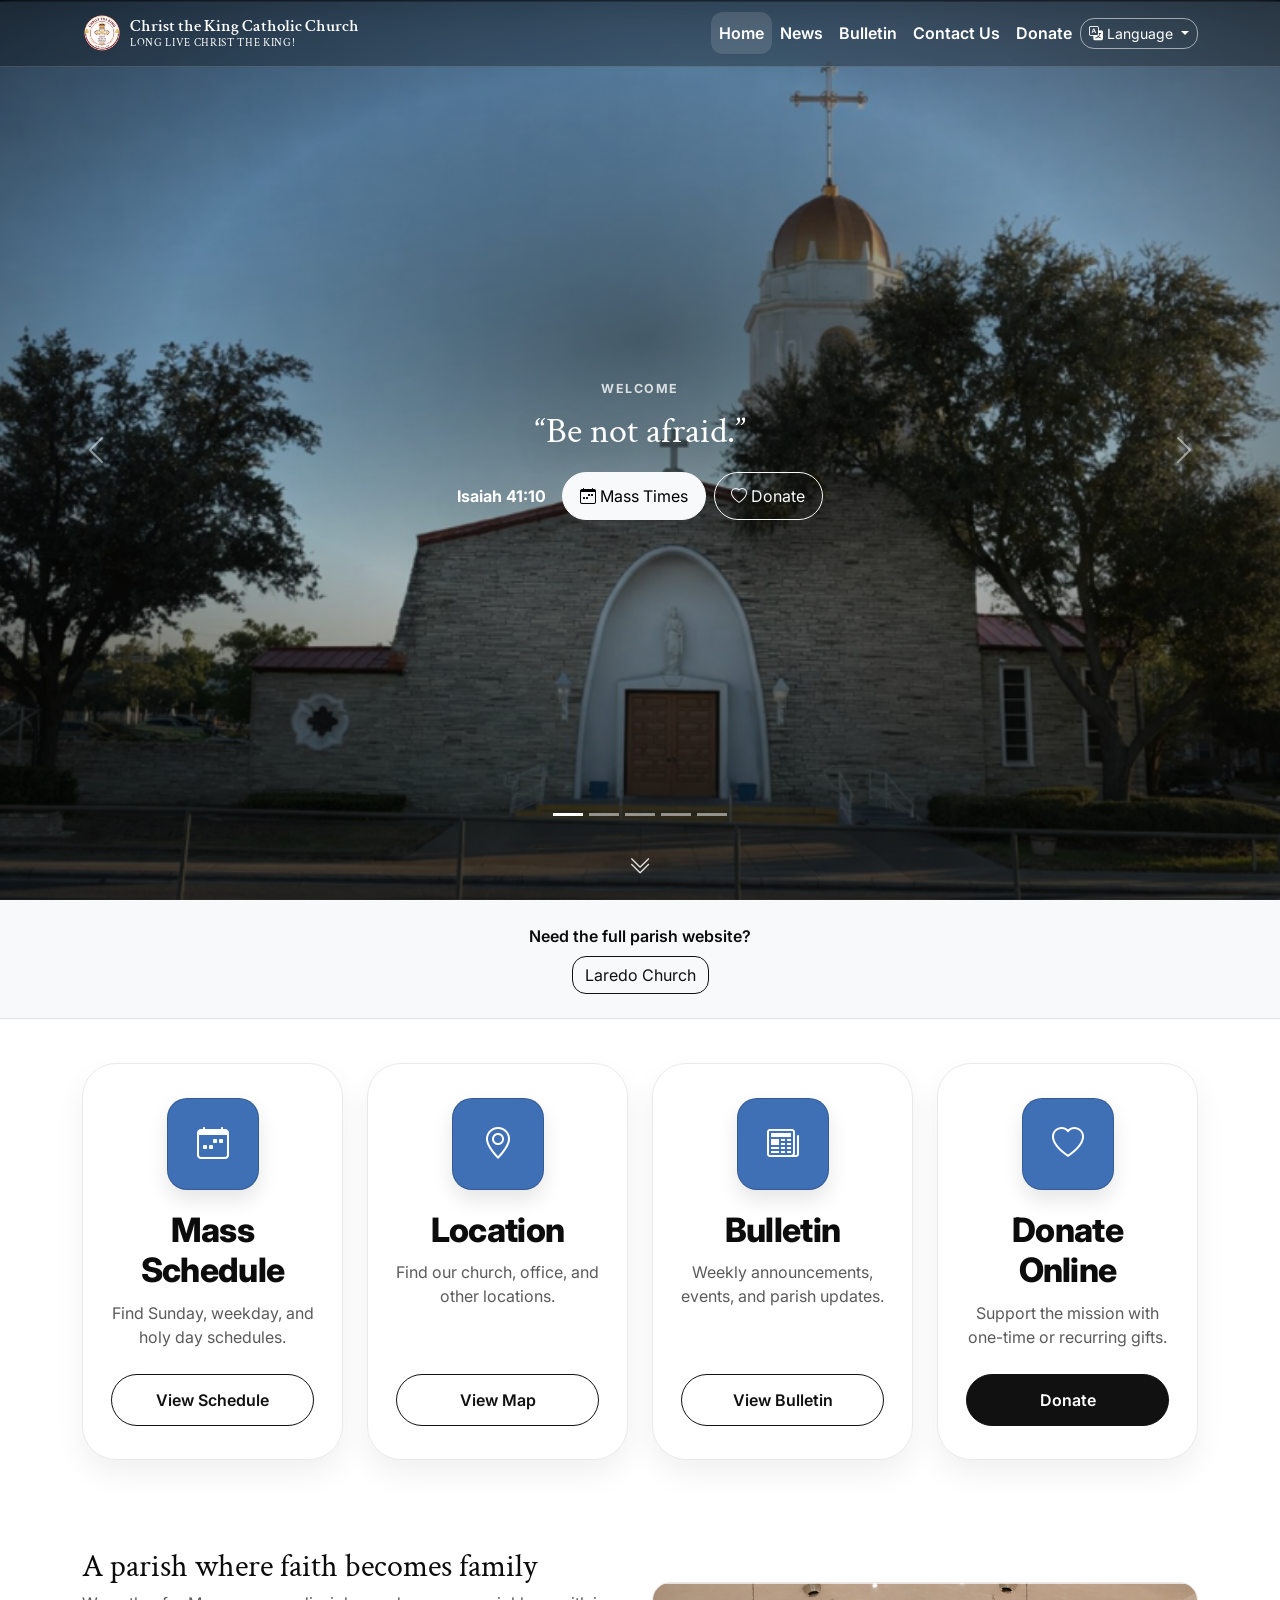
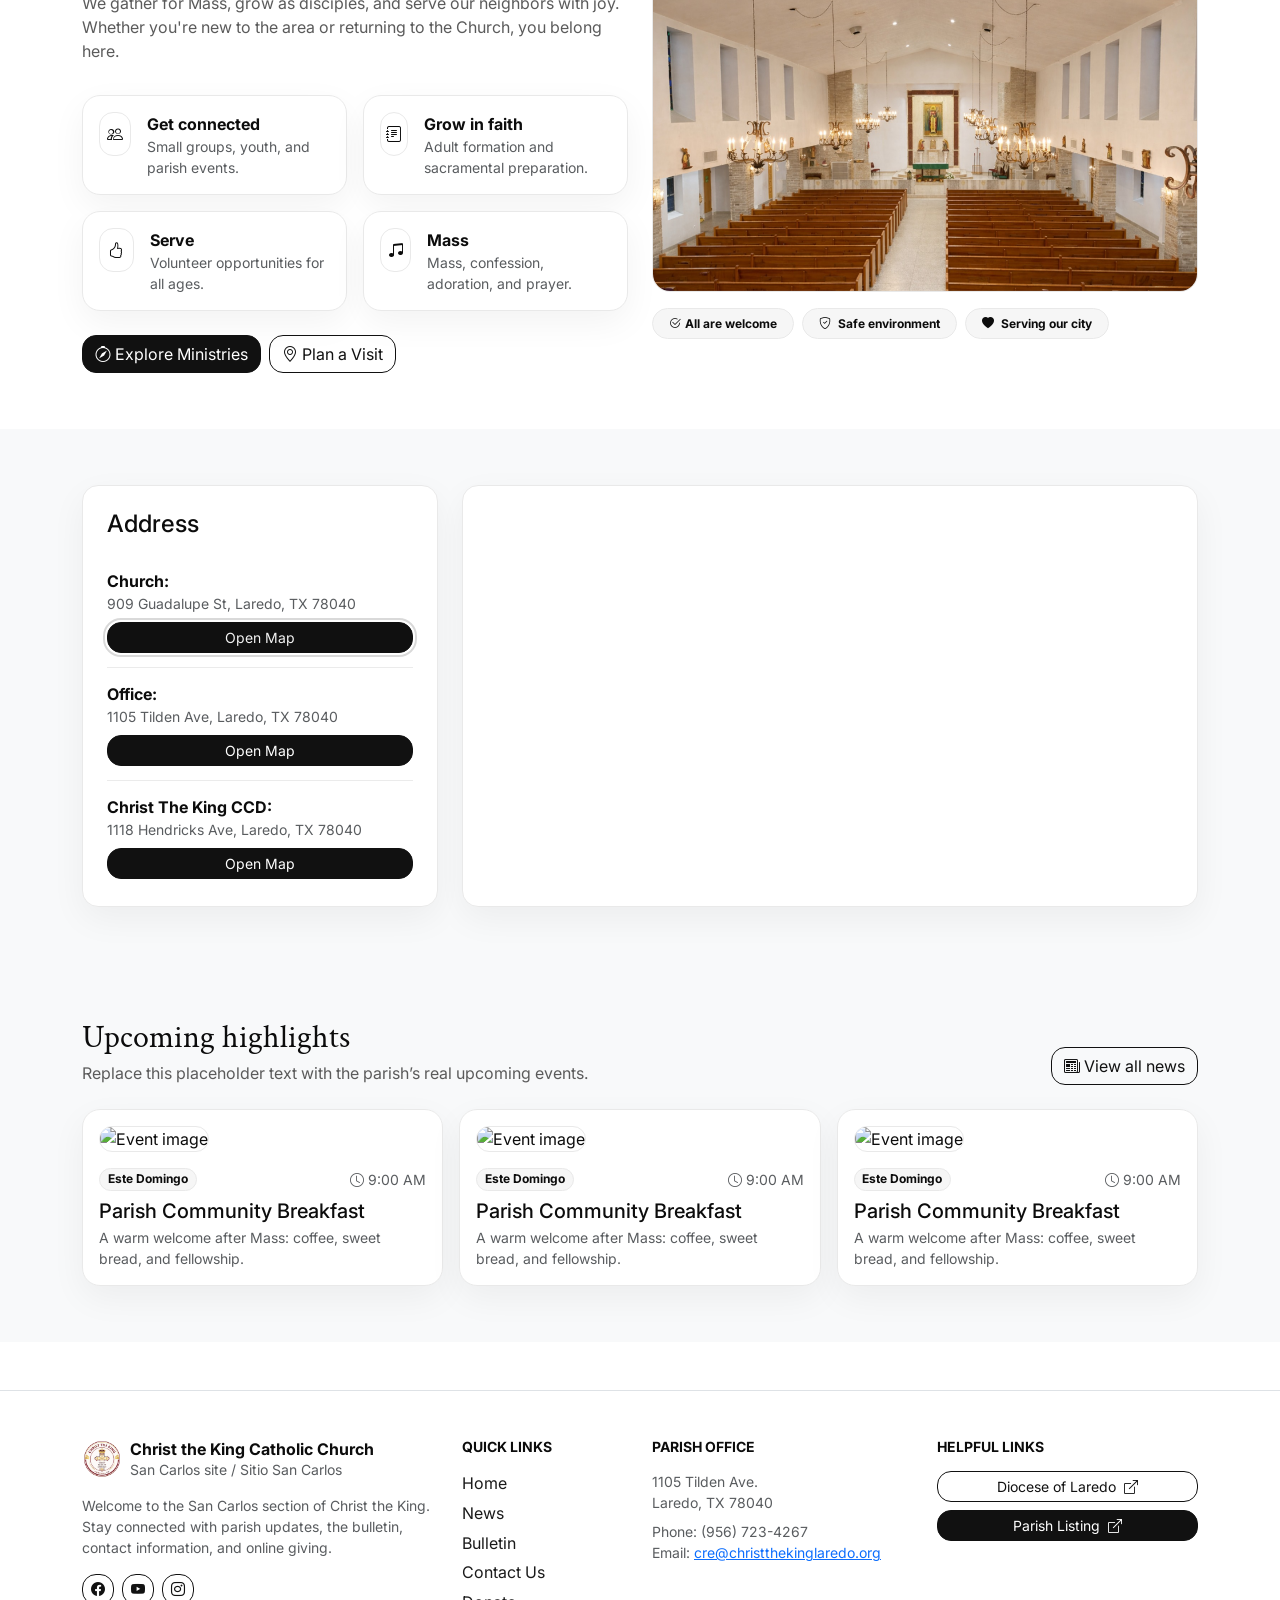
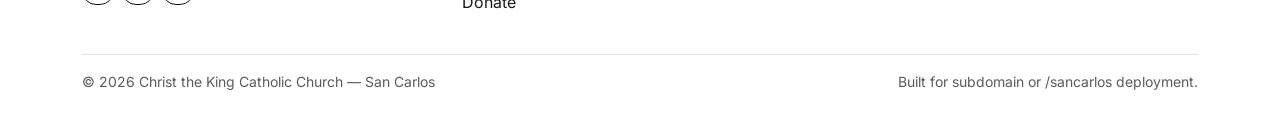
==== index.html @ cfb75371 "0.0.1" ====
<!DOCTYPE html>

<html lang="es">
<head><script>(function(){try{document.documentElement.classList.add('js');var u=new URL(location.href);var l=u.searchParams.get('lang')||localStorage.getItem('ctk_lang');if(!l){l=(navigator.language||'es').toLowerCase().startsWith('en')?'en':'es';}document.documentElement.setAttribute('lang',l);document.documentElement.setAttribute('data-lang',l);}catch(e){}})();</script>
<meta charset="utf-8"/>
<meta content="width=device-width, initial-scale=1" name="viewport"/>
<title data-i18n="pages.index.t001">Inicio • Iglesia Católica Cristo Rey</title>
<meta content="Cristo Rey Iglesia Católica en Laredo, TX — horarios de Misa, ministerios, noticias, boletín y donaciones." name="description"/>
<meta content="Iglesia Católica Cristo Rey" property="og:title"/>
<meta content="Bienvenidos. Acompáñanos a Misa, ministerios y vida parroquial." property="og:description"/>
<meta content="website" property="og:type"/>
<meta content="assets/data/church-logo.png" property="og:image"/>
<meta content="summary_large_image" name="twitter:card"/>
<link href="assets/data/church-logo.png" rel="icon" type="image/png"/>
<link href="assets/data/church-logo.png" rel="apple-touch-icon"/>
<link href="https://fonts.googleapis.com" rel="preconnect"/>
<link crossorigin="" href="https://fonts.gstatic.com" rel="preconnect"/>
<link href="https://fonts.googleapis.com/css2?family=Crimson+Text:wght@400;600&amp;family=Inter:wght@400;500;600;700&amp;display=swap" rel="stylesheet"/>
<link href="https://cdn.jsdelivr.net/npm/bootstrap@5.3.3/dist/css/bootstrap.min.css" rel="stylesheet"/>
<link href="https://cdn.jsdelivr.net/npm/bootstrap-icons@1.11.3/font/bootstrap-icons.min.css" rel="stylesheet"/>
<link href="https://cdn.jsdelivr.net/npm/aos@2.3.4/dist/aos.css" rel="stylesheet"/>
<link href="assets/css/styles.css" rel="stylesheet"/>
<script defer="defer" src="assets/js/i18n.js"></script></head>
<body class="page-home">
<nav class="navbar navbar-expand-lg fixed-top ctk-navbar navbar-dark" id="siteNavbar">
<div class="container">
<a class="navbar-brand d-flex align-items-center gap-2" href="index.html">
<img alt="Logo de la Iglesia Católica Cristo Rey" class="brand-logo" data-i18n-alt="alt.brand_logo" height="40" src="assets/data/church-logo.png" width="40"/>
<div class="d-flex flex-column lh-sm">
<span class="brand-title" data-i18n="brand.title">Iglesia Católica Cristo Rey | San Carlos</span>
<small class="brand-subtitle" data-i18n="brand.subtitle">¡Viva Cristo Rey!</small>
</div>
</a>
<div class="d-flex align-items-center gap-2 order-lg-3">
<div class="dropdown lang-wrap">
<button aria-expanded="false" class="btn btn-outline-light btn-sm dropdown-toggle" data-bs-toggle="dropdown" type="button">
<i class="bi bi-translate me-1"></i><span data-i18n="nav.language">Idioma</span>
</button>
<ul class="dropdown-menu dropdown-menu-end shadow-sm">
<li><button class="dropdown-item d-flex align-items-center gap-2" data-set-lang="es" type="button"><i class="bi bi-check2 d-none lang-check" data-lang-check="es"></i><span data-i18n="lang.es">Español</span></button></li>
<li><button class="dropdown-item d-flex align-items-center gap-2" data-set-lang="en" type="button"><i class="bi bi-check2 d-none lang-check" data-lang-check="en"></i><span data-i18n="lang.en">Inglés</span></button></li>
</ul>
</div>
<button aria-controls="navMain" aria-expanded="false" aria-label="Alternar navegación" class="navbar-toggler" data-bs-target="#navMain" data-bs-toggle="collapse" data-i18n-aria="pages.index.ar002" type="button">
<span class="navbar-toggler-icon"></span>
</button>
</div>
<div class="collapse navbar-collapse order-lg-2" id="navMain">
<ul class="navbar-nav ms-auto mb-2 mb-lg-0"><li class="nav-item"><a aria-current="page" class="nav-link active" href="index.html">Home</a></li><li class="nav-item"><a class="nav-link" href="news.html">News</a></li><li class="nav-item"><a class="nav-link" href="bulletin.html">Bulletin</a></li><li class="nav-item"><a class="nav-link" href="contact.html">Contact Us</a></li><li class="nav-item"><a class="nav-link" href="giving.html">Donate</a></li></ul>

</div>
</div>
</nav>
<header class="hero">
<div class="container-fluid px-0">
<div class="carousel slide" data-bs-interval="6500" data-bs-ride="carousel" id="heroCarousel">
<div class="carousel-indicators">
<button aria-current="true" aria-label="Slide 1" class="active" data-bs-slide-to="0" data-bs-target="#heroCarousel" data-i18n-aria="pages.index.ar003" type="button"></button>
<button aria-label="Slide 2" data-bs-slide-to="1" data-bs-target="#heroCarousel" data-i18n-aria="pages.index.ar004" type="button"></button>
<button aria-label="Slide 3" data-bs-slide-to="2" data-bs-target="#heroCarousel" data-i18n-aria="pages.index.ar005" type="button"></button>
<button aria-label="Slide 4" data-bs-slide-to="3" data-bs-target="#heroCarousel" data-i18n-aria="pages.index.ar006" type="button"></button>
<button aria-label="Slide 5" data-bs-slide-to="4" data-bs-target="#heroCarousel" data-i18n-aria="pages.index.ar007" type="button"></button>
</div>
<div class="carousel-inner">
<div class="carousel-item active">
<div class="hero-slide" style="background-image:url('assets/data/carousel/church-01.png');">
<div class="hero-overlay"></div>
<div class="container h-100 d-flex align-items-center justify-content-center">
<div class="hero-content text-center mx-auto" data-aos="fade-up">
<div class="hero-kicker" data-i18n="pages.index.t008">Bienvenidos</div>
<div class="hero-quote" data-i18n="pages.index.t009">“No temas.”</div>
<div class="hero-meta d-flex flex-column flex-sm-row align-items-center justify-content-center gap-3 mt-3">
<div class="hero-ref" data-i18n="pages.index.t010">Isaiah 41:10</div>
<div class="hero-actions d-flex gap-2 justify-content-center flex-wrap">
<a class="btn btn-light" href="bulletin.html"><i class="bi bi-calendar-week me-1"></i><span data-i18n="nav.mass_times_btn">Bulletin</span></a>
<a class="btn btn-outline-light" href="giving.html"><i class="bi bi-heart me-1"></i><span data-i18n="nav.donate_btn">Donate</span></a>
</div>
</div>
</div>
</div>
</div>
</div>
<div class="carousel-item">
<div class="hero-slide" style="background-image:url('assets/data/carousel/church-02.png');">
<div class="hero-overlay"></div>
<div class="container h-100 d-flex align-items-center justify-content-center">
<div class="hero-content text-center mx-auto" data-aos="fade-up">
<div class="hero-kicker" data-i18n="pages.index.t011">Bienvenidos</div>
<div class="hero-quote" data-i18n="pages.index.t012">“Vengan a mí todos los que están cansados y agobiados.”</div>
<div class="hero-meta d-flex flex-column flex-sm-row align-items-center justify-content-center gap-3 mt-3">
<div class="hero-ref" data-i18n="pages.index.t013">Matthew 11:28</div>
<div class="hero-actions d-flex gap-2 justify-content-center flex-wrap">
<a class="btn btn-light" href="bulletin.html"><i class="bi bi-calendar-week me-1"></i><span data-i18n="nav.mass_times_btn">Bulletin</span></a>
<a class="btn btn-outline-light" href="giving.html"><i class="bi bi-heart me-1"></i><span data-i18n="nav.donate_btn">Donate</span></a>
</div>
</div>
</div>
</div>
</div>
</div>
<div class="carousel-item">
<div class="hero-slide" style="background-image:url('assets/data/carousel/church-03.png');">
<div class="hero-overlay"></div>
<div class="container h-100 d-flex align-items-center justify-content-center">
<div class="hero-content text-center mx-auto" data-aos="fade-up">
<div class="hero-kicker" data-i18n="pages.index.t014">Bienvenidos</div>
<div class="hero-quote" data-i18n="pages.index.t015">“Yo soy la resurrección y la vida.”</div>
<div class="hero-meta d-flex flex-column flex-sm-row align-items-center justify-content-center gap-3 mt-3">
<div class="hero-ref" data-i18n="pages.index.t016">John 11:25</div>
<div class="hero-actions d-flex gap-2 justify-content-center flex-wrap">
<a class="btn btn-light" href="bulletin.html"><i class="bi bi-calendar-week me-1"></i><span data-i18n="nav.mass_times_btn">Bulletin</span></a>
<a class="btn btn-outline-light" href="giving.html"><i class="bi bi-heart me-1"></i><span data-i18n="nav.donate_btn">Donate</span></a>
</div>
</div>
</div>
</div>
</div>
</div>
<div class="carousel-item">
<div class="hero-slide" style="background-image:url('https://picsum.photos/seed/ctk-hero-4/1600/800');">
<div class="hero-overlay"></div>
<div class="container h-100 d-flex align-items-center justify-content-center">
<div class="hero-content text-center mx-auto" data-aos="fade-up">
<div class="hero-kicker" data-i18n="pages.index.t017">Bienvenidos</div>
<div class="hero-quote" data-i18n="pages.index.t018">“El Señor es mi pastor, nada me faltará.”</div>
<div class="hero-meta d-flex flex-column flex-sm-row align-items-center justify-content-center gap-3 mt-3">
<div class="hero-ref" data-i18n="pages.index.t019">Psalm 23:1</div>
<div class="hero-actions d-flex gap-2 justify-content-center flex-wrap">
<a class="btn btn-light" href="bulletin.html"><i class="bi bi-calendar-week me-1"></i><span data-i18n="nav.mass_times_btn">Bulletin</span></a>
<a class="btn btn-outline-light" href="giving.html"><i class="bi bi-heart me-1"></i><span data-i18n="nav.donate_btn">Donate</span></a>
</div>
</div>
</div>
</div>
</div>
</div>
<div class="carousel-item">
<div class="hero-slide" style="background-image:url('https://picsum.photos/seed/ctk-hero-5/1600/800');">
<div class="hero-overlay"></div>
<div class="container h-100 d-flex align-items-center justify-content-center">
<div class="hero-content text-center mx-auto" data-aos="fade-up">
<div class="hero-kicker" data-i18n="pages.index.t020">Bienvenidos</div>
<div class="hero-quote" data-i18n="pages.index.t021">“Ámense unos a otros como yo los he amado.”</div>
<div class="hero-meta d-flex flex-column flex-sm-row align-items-center justify-content-center gap-3 mt-3">
<div class="hero-ref" data-i18n="pages.index.t022">John 13:34</div>
<div class="hero-actions d-flex gap-2 justify-content-center flex-wrap">
<a class="btn btn-light" href="bulletin.html"><i class="bi bi-calendar-week me-1"></i><span data-i18n="nav.mass_times_btn">Bulletin</span></a>
<a class="btn btn-outline-light" href="giving.html"><i class="bi bi-heart me-1"></i><span data-i18n="nav.donate_btn">Donate</span></a>
</div>
</div>
</div>
</div>
</div>
</div>
</div>
<button aria-label="Previous" class="carousel-control-prev" data-bs-slide="prev" data-bs-target="#heroCarousel" data-i18n-aria="pages.index.ar023" type="button">
<span aria-hidden="true" class="carousel-control-prev-icon"></span>
</button>
<button aria-label="Next" class="carousel-control-next" data-bs-slide="next" data-bs-target="#heroCarousel" data-i18n-aria="pages.index.ar024" type="button">
<span aria-hidden="true" class="carousel-control-next-icon"></span>
</button>
</div>
</div>
<div aria-hidden="true" class="hero-scroll-hint">
<i class="bi bi-chevron-double-down"></i>
</div>
</header><section class="py-4 bg-light border-bottom">
<div class="container text-center">
<p class="mb-2 fw-semibold">Need the full parish website?</p>
<a class="btn btn-outline-dark" href="https://christthekinglaredotx.org/">Laredo Church</a>
</div>
</section>
<section class="section section-features">
<div class="container">
<div class="row g-4">
<div class="col-12 col-md-6 col-lg-3" data-aos="fade-up">
<div class="feature-card h-100">
<div aria-hidden="true" class="feature-icon"><i class="bi bi-calendar-week"></i></div>
<h3 class="feature-title" data-i18n="pages.index.t025">Horario de Misa</h3>
<p class="feature-text" data-i18n="pages.index.t026">Encuentra los horarios dominicales, entre semana y días de precepto.</p>
<a class="btn btn-outline-dark w-100 mt-auto" data-i18n="pages.index.t027" href="bulletin.html">Ver Horario</a>
</div>
</div>
<div class="col-12 col-md-6 col-lg-3" data-aos="fade-up" data-aos-delay="50">
<div class="feature-card h-100">
<div aria-hidden="true" class="feature-icon"><i class="bi bi-geo-alt"></i></div>
<h3 class="feature-title" data-i18n="pages.index.t028">Ubicación</h3>
<p class="feature-text" data-i18n="pages.index.t029">Encuentra nuestra iglesia, oficina y otros lugares.</p>
<a class="btn btn-outline-dark w-100 mt-auto" data-i18n="pages.index.t030" href="#mapa">Ver Mapa</a>
</div>
</div>
<div class="col-12 col-md-6 col-lg-3" data-aos="fade-up" data-aos-delay="100">
<div class="feature-card h-100">
<div aria-hidden="true" class="feature-icon"><i class="bi bi-newspaper"></i></div>
<h3 class="feature-title" data-i18n="pages.index.t031">Boletín</h3>
<p class="feature-text" data-i18n="pages.index.t032">Anuncios semanales, eventos y actualizaciones parroquiales.</p>
<a class="btn btn-outline-dark w-100 mt-auto" data-i18n="pages.index.t033" href="bulletin.html">Ver Boletín</a>
</div>
</div>
<div class="col-12 col-md-6 col-lg-3" data-aos="fade-up" data-aos-delay="150">
<div class="feature-card h-100">
<div aria-hidden="true" class="feature-icon"><i class="bi bi-heart"></i></div>
<h3 class="feature-title" data-i18n="pages.index.t034">Donar en Línea</h3>
<p class="feature-text" data-i18n="pages.index.t035">Apoya la misión con donaciones únicas o recurrentes.</p>
<a class="btn btn-dark w-100 mt-auto" data-i18n="pages.index.t036" href="giving.html">Donar</a>
</div>
</div>
</div>
</div>
</section>
<section class="section">
<div class="container">
<div class="row align-items-center g-4">
<div class="col-lg-6" data-aos="fade-right">
<h2 class="section-title" data-i18n="pages.index.t037">Una parroquia donde la fe se convierte en familia</h2>
<p class="section-lead" data-i18n="pages.index.t038">Nos reunimos para la Misa, crecemos como discípulos y servimos a nuestro prójimo con
            alegría. Ya sea que seas nuevo(a) en la zona o estés regresando a la Iglesia, aquí perteneces.</p>
<div class="row g-3 mt-3">
<div class="col-sm-6">
<div class="card-soft p-3 h-100">
<div class="d-flex align-items-start gap-3">
<div class="icon-pill"><i class="bi bi-people"></i></div>
<div>
<div class="fw-bold" data-i18n="pages.index.t039">Conéctate</div>
<div class="small text-muted" data-i18n="pages.index.t040">Grupos pequeños, jóvenes y eventos parroquiales.</div>
</div>
</div>
</div>
</div>
<div class="col-sm-6">
<div class="card-soft p-3 h-100">
<div class="d-flex align-items-start gap-3">
<div class="icon-pill"><i class="bi bi-journal-text"></i></div>
<div>
<div class="fw-bold" data-i18n="pages.index.t041">Crece en la fe</div>
<div class="small text-muted" data-i18n="pages.index.t042">Formación de adultos y preparación sacramental.</div>
</div>
</div>
</div>
</div>
<div class="col-sm-6">
<div class="card-soft p-3 h-100">
<div class="d-flex align-items-start gap-3">
<div class="icon-pill"><i class="bi bi-hand-thumbs-up"></i></div>
<div>
<div class="fw-bold" data-i18n="pages.index.t043">Sirve</div>
<div class="small text-muted" data-i18n="pages.index.t044">Oportunidades de voluntariado para todas las edades.</div>
</div>
</div>
</div>
</div>
<div class="col-sm-6">
<div class="card-soft p-3 h-100">
<div class="d-flex align-items-start gap-3">
<div class="icon-pill"><i class="bi bi-music-note-beamed"></i></div>
<div>
<div class="fw-bold" data-i18n="pages.index.t045">Misa</div>
<div class="small text-muted" data-i18n="pages.index.t046">Misa, confesión, adoración y oración.</div>
</div>
</div>
</div>
</div>
</div>
<div class="d-flex gap-2 mt-4 flex-wrap">
<a class="btn btn-dark" href="news.html"><i class="bi bi-compass me-1"></i><span data-i18n="pages.index.hero_explore_ministries">Explorar Ministerios</span></a>
<a class="btn btn-outline-dark" href="contact.html"><i class="bi bi-geo-alt me-1"></i><span data-i18n="pages.index.auto_plan_a_visit">Planear una visita</span></a>
</div>
</div>
<div class="col-lg-6" data-aos="fade-left">
<img alt="Comunidad parroquial" class="media-img" data-i18n-alt="alt.parish_community" src="assets/data/carousel/church-02.png"/>
<div class="d-flex gap-2 mt-3 flex-wrap">
<span class="badge badge-soft rounded-pill px-3 py-2"><i class="bi bi-check2-circle me-1"></i><span data-i18n="pages.index.badge_welcome">Todos son bienvenidos</span></span>
<span class="badge badge-soft rounded-pill px-3 py-2"><i class="bi bi-shield-check me-1"></i> <span data-i18n="pages.index.badge_safe">Ambiente seguro</span></span>
<span class="badge badge-soft rounded-pill px-3 py-2"><i class="bi bi-heart-fill me-1"></i> <span data-i18n="pages.index.badge_serving">Sirviendo a nuestra ciudad</span></span>
</div>
</div>
</div>
</div>
</section>
<section class="section bg-light" id="mapa">
<div class="container" data-aos="fade-up">
<div class="row g-4 align-items-stretch">
<!-- Left: Info -->
<div class="col-12 col-lg-4">
<div class="map-info card-soft p-4 h-100">
<h2 class="h4 mb-3" data-i18n="pages.index.t047">Dirección</h2>
<div class="map-location">
<div class="fw-bold" data-i18n="pages.index.t048">Iglesia:</div>
<div class="text-muted small mb-2" data-i18n="pages.index.t049">909 Guadalupe St, Laredo, TX 78040</div>
<button aria-label="Abrir mapa de la Iglesia" class="btn btn-dark btn-sm w-100 js-map-btn" data-embed="https://www.google.com/maps?q=909+Guadalupe+St,+Laredo,+TX+78040&amp;output=embed" data-i18n="pages.index.t051" data-i18n-aria="pages.index.ar050" type="button">Abrir Mapa</button>
</div>
<div class="map-location">
<div class="fw-bold" data-i18n="pages.index.t052">Oficina:</div>
<div class="text-muted small mb-2" data-i18n="pages.index.t053">1105 Tilden Ave, Laredo, TX 78040</div>
<button aria-label="Abrir mapa de la Oficina" class="btn btn-dark btn-sm w-100 js-map-btn" data-embed="https://www.google.com/maps?q=1105+Tilden+Ave,+Laredo,+TX+78040&amp;output=embed" data-i18n="pages.index.t055" data-i18n-aria="pages.index.ar054" type="button">Abrir Mapa</button>
</div>
<div class="map-location mb-0">
<div class="fw-bold" data-i18n="pages.index.t056">CCD Cristo Rey:</div>
<div class="text-muted small mb-2" data-i18n="pages.index.t057">1118 Hendricks Ave, Laredo, TX 78040</div>
<button aria-label="Abrir mapa de Christ The King CCD" class="btn btn-dark btn-sm w-100 js-map-btn" data-embed="https://www.google.com/maps?q=1118+Hendricks+Ave,+Laredo,+TX+78040&amp;output=embed" data-i18n="pages.index.t059" data-i18n-aria="pages.index.ar058" type="button">Abrir Mapa</button>
</div>
</div>
</div>
<!-- Right: Embedded Map -->
<div class="col-12 col-lg-8">
<div class="map-embed card-soft p-0 h-100 overflow-hidden">
<iframe allowfullscreen="" class="map-iframe" data-i18n-title="pages.index.ti060" id="ctkMapEmbed" loading="lazy" referrerpolicy="no-referrer-when-downgrade" src="https://www.google.com/maps?q=909+Guadalupe+St,+Laredo,+TX+78040&amp;output=embed" title="Mapa de ubicaciones de Cristo Rey">
</iframe>
</div>
</div>
</div>
</div>
</section>
<section class="section bg-light">
<div class="container">
<div class="row align-items-end g-3 mb-4">
<div class="col-lg-8" data-aos="fade-up">
<h2 class="section-title" data-i18n="pages.index.t061">Próximos eventos destacados</h2>
<p class="section-lead mb-0" data-i18n="pages.index.t062">Reemplaza estos textos de ejemplo por los eventos reales de la parroquia.</p>
</div>
<div class="col-lg-4 text-lg-end" data-aos="fade-up" data-aos-delay="100">
<a class="btn btn-outline-dark" href="news.html"><i class="bi bi-newspaper me-1"></i><span data-i18n="pages.index.view_all_news">Ver todas las noticias</span></a>
</div>
</div>
<div class="row g-3">
<div class="col-md-4" data-aos="zoom-in" data-aos-delay="0">
<div class="card-soft p-3 h-100">
<img alt="Imagen del evento" class="media-img mb-3" data-i18n-alt="alt.event_image" src="https://picsum.photos/seed/ctk-event-1/1200/800"/>
<div class="d-flex align-items-center justify-content-between">
<span class="badge badge-soft rounded-pill" data-i18n="pages.index.t063">Este Domingo</span>
<span class="small text-muted"><i class="bi bi-clock me-1"></i><span data-i18n="pages.index.auto_9_00_am">9:00 AM</span></span>
</div>
<h3 class="h5 mt-2 mb-1" data-i18n="pages.index.t064">Desayuno comunitario parroquial</h3>
<p class="small text-muted mb-0" data-i18n="pages.index.t065">Una cálida bienvenida después de la Misa: café, pan dulce y convivencia.</p>
</div>
</div>
<div class="col-md-4" data-aos="zoom-in" data-aos-delay="80">
<div class="card-soft p-3 h-100">
<img alt="Imagen del evento" class="media-img mb-3" data-i18n-alt="alt.event_image" src="https://picsum.photos/seed/ctk-event-2/1200/800"/>
<div class="d-flex align-items-center justify-content-between">
<span class="badge badge-soft rounded-pill" data-i18n="pages.index.t066">Este Domingo</span>
<span class="small text-muted"><i class="bi bi-clock me-1"></i><span data-i18n="pages.index.auto_9_00_am_2">9:00 AM</span></span>
</div>
<h3 class="h5 mt-2 mb-1" data-i18n="pages.index.t067">Desayuno comunitario parroquial</h3>
<p class="small text-muted mb-0" data-i18n="pages.index.t068">Una cálida bienvenida después de la Misa: café, pan dulce y convivencia.</p>
</div>
</div>
<div class="col-md-4" data-aos="zoom-in" data-aos-delay="160">
<div class="card-soft p-3 h-100">
<img alt="Imagen del evento" class="media-img mb-3" data-i18n-alt="alt.event_image" src="https://picsum.photos/seed/ctk-event-3/1200/800"/>
<div class="d-flex align-items-center justify-content-between">
<span class="badge badge-soft rounded-pill" data-i18n="pages.index.t069">Este Domingo</span>
<span class="small text-muted"><i class="bi bi-clock me-1"></i><span data-i18n="pages.index.auto_9_00_am_3">9:00 AM</span></span>
</div>
<h3 class="h5 mt-2 mb-1" data-i18n="pages.index.t070">Desayuno comunitario parroquial</h3>
<p class="small text-muted mb-0" data-i18n="pages.index.t071">Una cálida bienvenida después de la Misa: café, pan dulce y convivencia.</p>
</div>
</div>
</div>
</div>
</section>
<footer class="footer mt-5 border-top">
<div class="container py-5">
<div class="row g-4">
<div class="col-lg-4">
<div class="d-flex align-items-center gap-2 mb-3">
<img alt="Christ the King Catholic Church logo" class="brand-logo" height="40" src="assets/data/church-logo.png" width="40"/>
<div class="lh-sm">
<div class="fw-bold">Christ the King Catholic Church</div>
<small class="text-muted">San Carlos site / Sitio San Carlos</small>
</div>
</div>
<p class="text-muted small mb-3">Welcome to the San Carlos section of Christ the King. Stay connected with parish updates, the bulletin, contact information, and online giving.</p>
<div class="d-flex gap-2 flex-wrap">
<a aria-label="Facebook" class="social btn btn-outline-dark btn-sm" href="https://www.facebook.com/share/16rQ1C52ZN/?mibextid=wwXIfr"><i class="bi bi-facebook"></i></a>
<a aria-label="YouTube" class="social btn btn-outline-dark btn-sm" href="https://www.youtube.com/@ChristTheKingLaredoTX"><i class="bi bi-youtube"></i></a>
<a aria-label="Instagram" class="social btn btn-outline-dark btn-sm" href="https://www.instagram.com/christthekinglaredo?igsh=MzJka3QwM2VocGp4"><i class="bi bi-instagram"></i></a>
</div>
</div>
<div class="col-6 col-lg-2">
<h6 class="text-uppercase small fw-bold mb-3">Quick Links</h6>
<ul class="list-unstyled footer-list">
<li><a class="footer-link" href="index.html">Home</a></li>
<li><a class="footer-link" href="news.html">News</a></li>
<li><a class="footer-link" href="bulletin.html">Bulletin</a></li>
<li><a class="footer-link" href="contact.html">Contact Us</a></li>
<li><a class="footer-link" href="giving.html">Donate</a></li>
</ul>
</div>
<div class="col-6 col-lg-3">
<h6 class="text-uppercase small fw-bold mb-3">Parish Office</h6>
<p class="small text-muted mb-2">1105 Tilden Ave.<br/>Laredo, TX 78040</p>
<p class="small text-muted mb-0">Phone: (956) 723-4267<br/>Email: <a href="mailto:cre@christthekinglaredo.org">cre@christthekinglaredo.org</a></p>
</div>
<div class="col-lg-3">
<h6 class="text-uppercase small fw-bold mb-3">Helpful Links</h6>
<div class="d-grid gap-2">
<a class="btn btn-outline-dark btn-sm" href="https://dioceseoflaredo.org/" rel="noopener" target="_blank">Diocese of Laredo <i class="bi bi-box-arrow-up-right ms-1"></i></a>
<a class="btn btn-dark btn-sm" href="https://discovermass.com/church/christ-the-king-laredo-tx/" rel="noopener" target="_blank">Parish Listing <i class="bi bi-box-arrow-up-right ms-1"></i></a>
</div>
</div>
</div>
<div class="d-flex flex-column flex-md-row justify-content-between align-items-start align-items-md-center gap-2 small mt-4 pt-3 border-top">
<div class="text-muted">© 2026 Christ the King Catholic Church — San Carlos</div>
<div class="text-muted">Built for subdomain or /sancarlos deployment.</div>
</div>
</div>
</footer>
<script src="https://cdn.jsdelivr.net/npm/bootstrap@5.3.3/dist/js/bootstrap.bundle.min.js"></script>
<script src="https://cdn.jsdelivr.net/npm/aos@2.3.4/dist/aos.js"></script>
<script src="assets/js/main.js"></script>
<!-- -->
</body>
</html>
---- assets/css/styles.css ----
html.js:not(.i18n-ready) body{opacity:0;transition:opacity .15s ease-in;}
html.i18n-ready body{opacity:1;}
:root{
  --ctk-bg: #ffffff;
  --ctk-text: #0c0c0c;
  --ctk-muted: #5b5b5b;
  --ctk-accent: #111111; /* keep dark; headers can be darker */
  --ctk-soft: #f6f6f6;
  --ctk-border: #e9e9e9;
  --ctk-radius: 18px;
}


html{ scroll-behavior: smooth; }
#mapa{ scroll-margin-top: 110px; }
html, body{
  background: var(--ctk-bg);
  color: var(--ctk-text);
  font-family: Inter, system-ui, -apple-system, Segoe UI, Roboto, Arial, sans-serif;
}

.brand-mark{
  width: 38px;
  height: 38px;
  border: 1px solid var(--ctk-border);
  border-radius: 12px;
  background: #fff;
}

.brand-title{
  font-family: "Crimson Text", serif;
  font-weight: 600;
  font-size: 1.05rem;
  color: var(--ctk-text);
}
.brand-subtitle{
  font-family: "Crimson Text", serif;
  letter-spacing: .06em;
  text-transform: uppercase;
  font-size: .70rem;
  color: var(--ctk-muted);
}

.bulletin-img{
  width:75%;
  height:auto;
  border-radius: var(--ctk-radius);
  border: 1px solid var(--ctk-border);
} 

.navbar .nav-link{
  font-weight: 600;
  color: #1a1a1a;
  border-radius: 12px;
  padding: .55rem .8rem;
}
.navbar .nav-link.active,
.navbar .nav-link:hover{
  background: var(--ctk-soft);
}


/* ==============================
   Home: fullscreen hero + overlay navbar
   ============================== */
.page-home{ overflow-x:hidden; }

/* Use fixed navbar only on home */
.page-home .ctk-navbar{
  background: rgba(0,0,0,.28);
  backdrop-filter: blur(12px);
  -webkit-backdrop-filter: blur(12px);
  border-bottom: 1px solid rgba(255,255,255,.16);
  transition: background-color .25s ease, border-color .25s ease, box-shadow .25s ease;
}
.page-home .ctk-navbar .brand-title,
.page-home .ctk-navbar .brand-subtitle,
.page-home .ctk-navbar .nav-link{
  color: #ffffff;
}
.page-home .ctk-navbar .nav-link.active,
.page-home .ctk-navbar .nav-link:hover{
  background: rgba(255,255,255,.12);
}
.page-home .ctk-navbar .navbar-toggler{
  border-color: rgba(255,255,255,.35);
}
.page-home .ctk-navbar .btn-dark{
  background: #ffffff;
  border-color: #ffffff;
  color: #0c0c0c;
}
.page-home .ctk-navbar .btn-outline-dark{
  border-color: rgba(255,255,255,.55);
  color: #ffffff;
}
.page-home .ctk-navbar .btn-outline-dark:hover{
  background: rgba(255,255,255,.14);
}

/* When leaving hero: match the current site look (white bar) */
.page-home .ctk-navbar.nav-scrolled{
  background: #ffffff;
  border-bottom: 1px solid var(--ctk-border);
  box-shadow: 0 10px 30px rgba(0,0,0,.06);
}
.page-home .ctk-navbar.nav-scrolled .brand-title{ color: var(--ctk-text); }
.page-home .ctk-navbar.nav-scrolled .brand-subtitle{ color: var(--ctk-muted); }
.page-home .ctk-navbar.nav-scrolled .nav-link{ color: #1a1a1a; }
.page-home .ctk-navbar.nav-scrolled .nav-link.active,
.page-home .ctk-navbar.nav-scrolled .nav-link:hover{ background: var(--ctk-soft); }
.page-home .ctk-navbar.nav-scrolled .navbar-toggler{ border-color: rgba(0,0,0,.22); }
.page-home .ctk-navbar.nav-scrolled .btn-dark{
  background: #111;
  border-color: #111;
  color: #fff;
}
.page-home .ctk-navbar.nav-scrolled .btn-outline-dark{
  border-color: rgba(0,0,0,.30);
  color: #111;
}
.page-home .ctk-navbar.nav-scrolled .btn-outline-dark:hover{
  background: var(--ctk-soft);
}



/* Mobile navbar collapse panel (so menus are visible on phones) */
@media (max-width: 991.98px){
  .ctk-navbar .navbar-collapse{
    margin-top: .75rem;
    padding: .75rem;
    border-radius: 16px;
    background: #ffffff;
    border: 1px solid var(--ctk-border);
    box-shadow: 0 12px 30px rgba(0,0,0,.10);
  }
  .ctk-navbar .navbar-nav .nav-link{
    border-radius: 12px;
    padding: .6rem .8rem;
  }
  .ctk-navbar .dropdown-menu{
    z-index: 2000;
  }

  /* Home page: while on hero keep a dark glass panel */
  .page-home .ctk-navbar:not(.nav-scrolled) .navbar-collapse{
    background: rgba(0,0,0,.48);
    border: 1px solid rgba(255,255,255,.18);
    box-shadow: 0 18px 40px rgba(0,0,0,.30);
    backdrop-filter: blur(14px);
    -webkit-backdrop-filter: blur(14px);
  }
  .page-home .ctk-navbar:not(.nav-scrolled) .navbar-collapse .nav-link{
    color: #ffffff;
  }
  .page-home .ctk-navbar:not(.nav-scrolled) .navbar-collapse .nav-link:hover,
  .page-home .ctk-navbar:not(.nav-scrolled) .navbar-collapse .nav-link.active{
    background: rgba(255,255,255,.12);
  }
  .page-home .ctk-navbar:not(.nav-scrolled) .navbar-collapse .btn-outline-dark{
    border-color: rgba(255,255,255,.55);
    color: #ffffff;
  }
  .page-home .ctk-navbar:not(.nav-scrolled) .navbar-collapse .btn-outline-dark:hover{
    background: rgba(255,255,255,.14);
  }
}

/* Language dropdown (navbar) */

/* Language button on light navbars (all inner pages) */
.navbar-light .lang-wrap .btn{
  border-color: rgba(0,0,0,.22) !important;
  color: #111 !important;
  background: transparent !important;
}
.navbar-light .lang-wrap .btn:hover{
  background: rgba(0,0,0,.06) !important;
}

.ctk-navbar .lang-wrap .dropdown-menu{
  min-width: 190px;
}
.ctk-navbar .lang-wrap .dropdown-item{
  border-radius: 10px;
}
.ctk-navbar .lang-wrap .dropdown-item:active{
  background: rgba(0,0,0,.06);
  color: inherit;
}
.ctk-navbar .lang-wrap .lang-check{
  width: 1.1rem;
}

/* Home hero: navbar not scrolled (dark glass) */
.page-home .ctk-navbar:not(.nav-scrolled) .lang-wrap .btn{
  border-color: rgba(255,255,255,.55);
  color: #ffffff;
}
.page-home .ctk-navbar:not(.nav-scrolled) .lang-wrap .btn:hover{
  background: rgba(255,255,255,.14);
}

/* Home hero: when scrolled (light) */
.page-home .ctk-navbar.nav-scrolled .lang-wrap .btn{
  border-color: rgba(0,0,0,.22);
  color: #111;
}
.page-home .ctk-navbar.nav-scrolled .lang-wrap .btn:hover{
  background: var(--ctk-soft);
}

/* Fullscreen hero */
.page-home header.hero{
  position: relative;
  min-height: 100vh;
  height: 100vh;
  border-bottom: 1px solid var(--ctk-border);
  background: #000;
}
.page-home header.hero .carousel,
.page-home header.hero .carousel-inner,
.page-home header.hero .carousel-item{
  height: 100vh;
}
.page-home header.hero .carousel-inner{
  border-radius: 0;
  border: 0;
}

.page-home header.hero .carousel-indicators{
  bottom: 58px;
}
.page-home .hero-slide{
  position: relative;
  min-height: 100vh;
  height: 100%;
  display: flex;
  align-items: center;
  background-size: cover;
  background-position: center;
}
.page-home .hero-overlay{
  background: radial-gradient(900px 520px at 50% 38%,
    rgba(0,0,0,.58) 0%,
    rgba(0,0,0,.28) 52%,
    rgba(0,0,0,.62) 100%);
}
.page-home .hero-content{
  padding: clamp(1.5rem, 4vw, 3.25rem);
  max-width: 760px;
}
.page-home .hero-kicker{
  color: rgba(255,255,255,.78);
}
.page-home .hero-quote,
.page-home .hero-ref{
  color: #ffffff;
  text-shadow: 0 10px 30px rgba(0,0,0,.35);
}
.page-home .hero-actions .btn{
  border-radius: 999px;
  padding: .7rem 1.05rem;
}

/* Subtle scroll hint */
.hero-scroll-hint{
  position: absolute;
  left: 50%;
  bottom: 16px;
  transform: translateX(-50%);
  color: rgba(255,255,255,.85);
  font-size: 1.4rem;
  z-index: 5;
  pointer-events: none;
  animation: ctk-bounce 1.6s infinite;
}
@keyframes ctk-bounce{
  0%, 100%{ transform: translateX(-50%) translateY(0); }
  50%{ transform: translateX(-50%) translateY(8px); }
}

@media (max-width: 991.98px){
  .page-home .ctk-navbar{
    background: rgba(0,0,0,.50);
  }
}

.hero{
  border-bottom: 1px solid var(--ctk-border);
  background: linear-gradient(180deg, #fff 0%, #fff 40%, var(--ctk-soft) 100%);
}


/* Full-bleed hero (edge-to-edge) */
.hero{ padding: 0; }
.hero .container-fluid{ padding-left:0; padding-right:0; }
.hero .carousel,
.hero .carousel-inner,
.hero .carousel-item{ width:100%; }
.hero .carousel-inner{ border-radius: 0; border-left: 0; border-right: 0; }
body{ overflow-x:hidden; }
.hero .carousel-inner{
  border-radius: var(--ctk-radius);
  overflow: hidden;
  border: 1px solid var(--ctk-border);
}
.hero-slide{
  min-height: 550px;
  background-size: cover;
  background-position: center;
  position: relative;
}
.hero-overlay{
  position:absolute;
  inset:0;
  background: linear-gradient(90deg, rgba(255,255,255,.92) 0%, rgba(255,255,255,.72) 40%, rgba(255,255,255,.35) 100%);
}
.hero-content{
  position: relative;
  padding: 2.5rem;
  max-width: 680px;
}
.hero-kicker{
  letter-spacing: .12em;
  text-transform: uppercase;
  font-size: .78rem;
  color: var(--ctk-muted);
  font-weight: 700;
}
.hero-quote{
  font-family: "Crimson Text", serif;
  font-size: clamp(1.8rem, 2.8vw, 2.6rem);
  line-height: 1.15;
  margin: .8rem 0 1.2rem;
}
.hero-ref{
  font-weight: 700;
}
.hero-actions .btn{
  border-radius: 999px;
  padding: .65rem 1rem;
}

.section{
  padding: 3.5rem 0;
}

.section.section-features{
  padding-top: 2.75rem;
  padding-bottom: 2.0rem;
}
.section-title{
  font-family: "Crimson Text", serif;
  font-size: 2rem;
  margin-bottom: .25rem;
}
.section-lead{
  color: var(--ctk-muted);
}

.card-soft{
  border: 1px solid var(--ctk-border);
  border-radius: var(--ctk-radius);
  background: #fff;
  box-shadow: 0 12px 35px rgba(0,0,0,.05);
}

.icon-pill{
  width: 44px;
  height: 44px;
  border-radius: 14px;
  border: 1px solid var(--ctk-border);
  display: inline-flex;
  align-items: center;
  justify-content: center;
  background: #fff;
}

.media-img{
  border-radius: var(--ctk-radius);
  border: 1px solid var(--ctk-border);
  width: 100%;
  height: auto;
}

.footer{
  background: #fff;
}
.footer-list li{
  margin-bottom: .35rem;
}
.footer-link{
  color: #1a1a1a;
  text-decoration: none;
}
.footer-link:hover{
  text-decoration: underline;
}

.notice{
  border-left: 4px solid #111;
  background: var(--ctk-soft);
  border-radius: var(--ctk-radius);
  padding: 1rem 1.1rem;
}

/* Home quick links cards */
.feature-card{
  border: 1px solid var(--ctk-border);
  border-radius: 34px;
  background: #fff;
  padding: 2.1rem 1.75rem;
  display: flex;
  flex-direction: column;
  align-items: center;
  text-align: center;
  box-shadow: 0 14px 30px rgba(0,0,0,.06);
}
.feature-icon{
  width: 92px;
  height: 92px;
  border-radius: 20px;
  background: #3f6fb5;
  color: #fff;
  display: inline-flex;
  align-items: center;
  justify-content: center;
  font-size: 2rem;
  border: 1px solid rgba(0,0,0,.18);
  box-shadow: 0 10px 20px rgba(0,0,0,.10);
  margin-bottom: 1.25rem;
}
.feature-title{
  font-family: "Inter", system-ui, -apple-system, Segoe UI, Roboto, Arial, sans-serif;
  font-weight: 800;
  font-size: 2.1rem;
  letter-spacing: -0.02em;
  margin: 0 0 .65rem;
}
.feature-text{
  color: var(--ctk-muted);
  margin: 0 0 1.6rem;
  max-width: 22rem;
}

.feature-card .btn{
  border-radius: 999px;
  padding: .8rem 1.25rem;
  font-weight: 600;
}
@media (max-width: 575.98px){
  .feature-card{ padding: 1.8rem 1.3rem; }
  .feature-icon{ width: 84px; height: 84px; font-size: 1.85rem; }
  .feature-title{ font-size: 1.85rem; }
}

.badge-soft{
  background: var(--ctk-soft);
  border: 1px solid var(--ctk-border);
  color: var(--ctk-text);
}

.form-control, .form-select{
  border-radius: 14px;
  border-color: var(--ctk-border);
  padding: .75rem .9rem;
}
.btn{
  border-radius: 14px;
}
.btn-dark{
  background: #111;
  border-color: #111;
}

/* Testimonies */
.testimonial-card{
  display: flex;
  gap: 1.25rem;
  align-items: flex-start;
  padding: 1.5rem;
}
.testimonial-avatar{
  width: 132px;
  height: 132px;
  border-radius: 999px;
  border: 1px solid var(--ctk-border);
  flex: 0 0 auto;
  object-fit: cover;
}
.testimonial-name{
  font-weight: 700;
  font-size: 1.15rem;
  margin: 0;
}
.testimonial-role{
  color: var(--ctk-muted);
  margin-left: .25rem;
}
.testimonial-text{
  color: var(--ctk-text);
  margin: .5rem 0 0;
}
@media (max-width: 575.98px){
  .testimonial-card{
    flex-direction: column;
    align-items: center;
    text-align: center;
  }
  .testimonial-avatar{
    width: 112px;
    height: 112px;
  }
}
.btn-outline-dark{
  border-color: #111;
  color: #111;
}

.lang-wrap .dropdown-menu{
  min-width: 240px;
}

/* Fix Google translate widget spacing */
.goog-te-gadget{
  font-family: Inter, Arial, sans-serif !important;
}
.goog-te-gadget .goog-te-combo{
  width: 100%;
  padding: .45rem .55rem;
  border-radius: 12px;
  border: 1px solid var(--ctk-border);
}

@media (max-width: 991.98px){
  .hero-content{ padding: 1.5rem; }
  .hero-slide{ min-height: 380px; }
}
@media (max-width: 575.98px){
  .hero-slide{ min-height: 360px; }
  .hero-overlay{
    background: linear-gradient(180deg, rgba(255,255,255,.92) 0%, rgba(255,255,255,.72) 55%, rgba(255,255,255,.45) 100%);
  }
}


/* Sermons page */
.ctk-live-dot{
  width:10px;height:10px;border-radius:999px;
  background: #dc3545; /* bootstrap danger */
  box-shadow: 0 0 0 6px rgba(220,53,69,.12);
}
.bg-soft{ background: var(--ctk-soft); }
.video-card .card-img-top{
  aspect-ratio: 16/9;
  object-fit: cover;
}
.video-card .card-title{
  display:-webkit-box;
  -webkit-line-clamp: 2;
  line-clamp: 2;
  -webkit-box-orient: vertical;
  overflow:hidden;
}


/* Custom church logo */
.brand-logo{
  display:inline-block;
  width:40px;
  height:40px;
  object-fit:contain;
}

/* =========================
   Dirección + Mapa Section
========================= */
.map-info {
  border-radius: 16px;
}

.map-location {
  padding: 14px 0;
  border-bottom: 1px solid rgba(0, 0, 0, 0.08);
}

.map-location:last-child {
  border-bottom: 0;
  padding-bottom: 0;
}

.map-embed {
  border-radius: 16px;
}

.map-iframe {
  width: 100%;
  height: 100%;
  min-height: 420px;
  border: 0;
  display: block;
}

/* Button active state (when switching maps) */
.js-map-btn.is-active {
  filter: brightness(0.95);
  outline: 2px solid rgba(0, 0, 0, 0.15);
  outline-offset: 2px;
}

@media (max-width: 991.98px) {
  .map-iframe {
    min-height: 360px;
  }
}


/* =========================
   Horario de Misas - Photo (Right Side)
========================= */
.mass-times-photo {
  border-radius: 18px;
  object-fit: cover;
  min-height: 520px;
  box-shadow: 0 18px 45px rgba(0,0,0,0.10);
  display: block;
}

@media (max-width: 991.98px) {
  .mass-times-photo {
    min-height: 380px;
  }
}
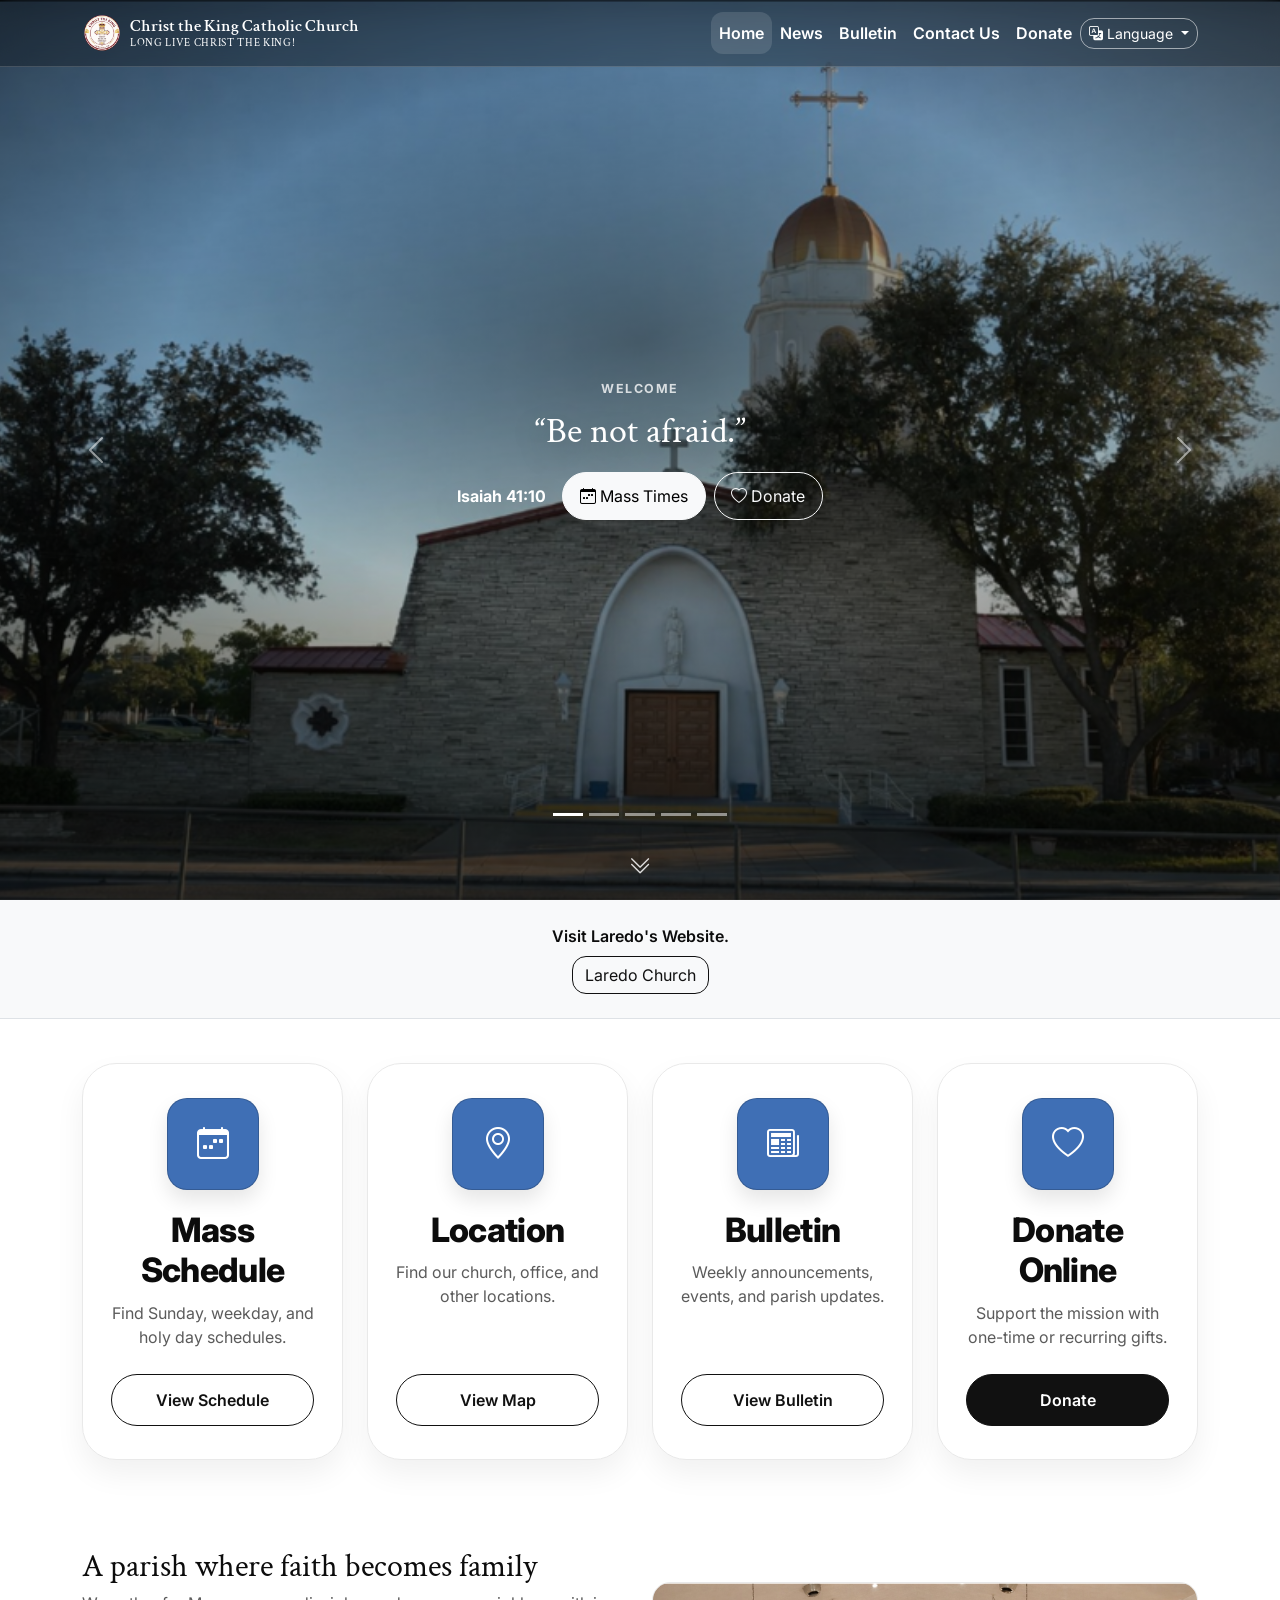
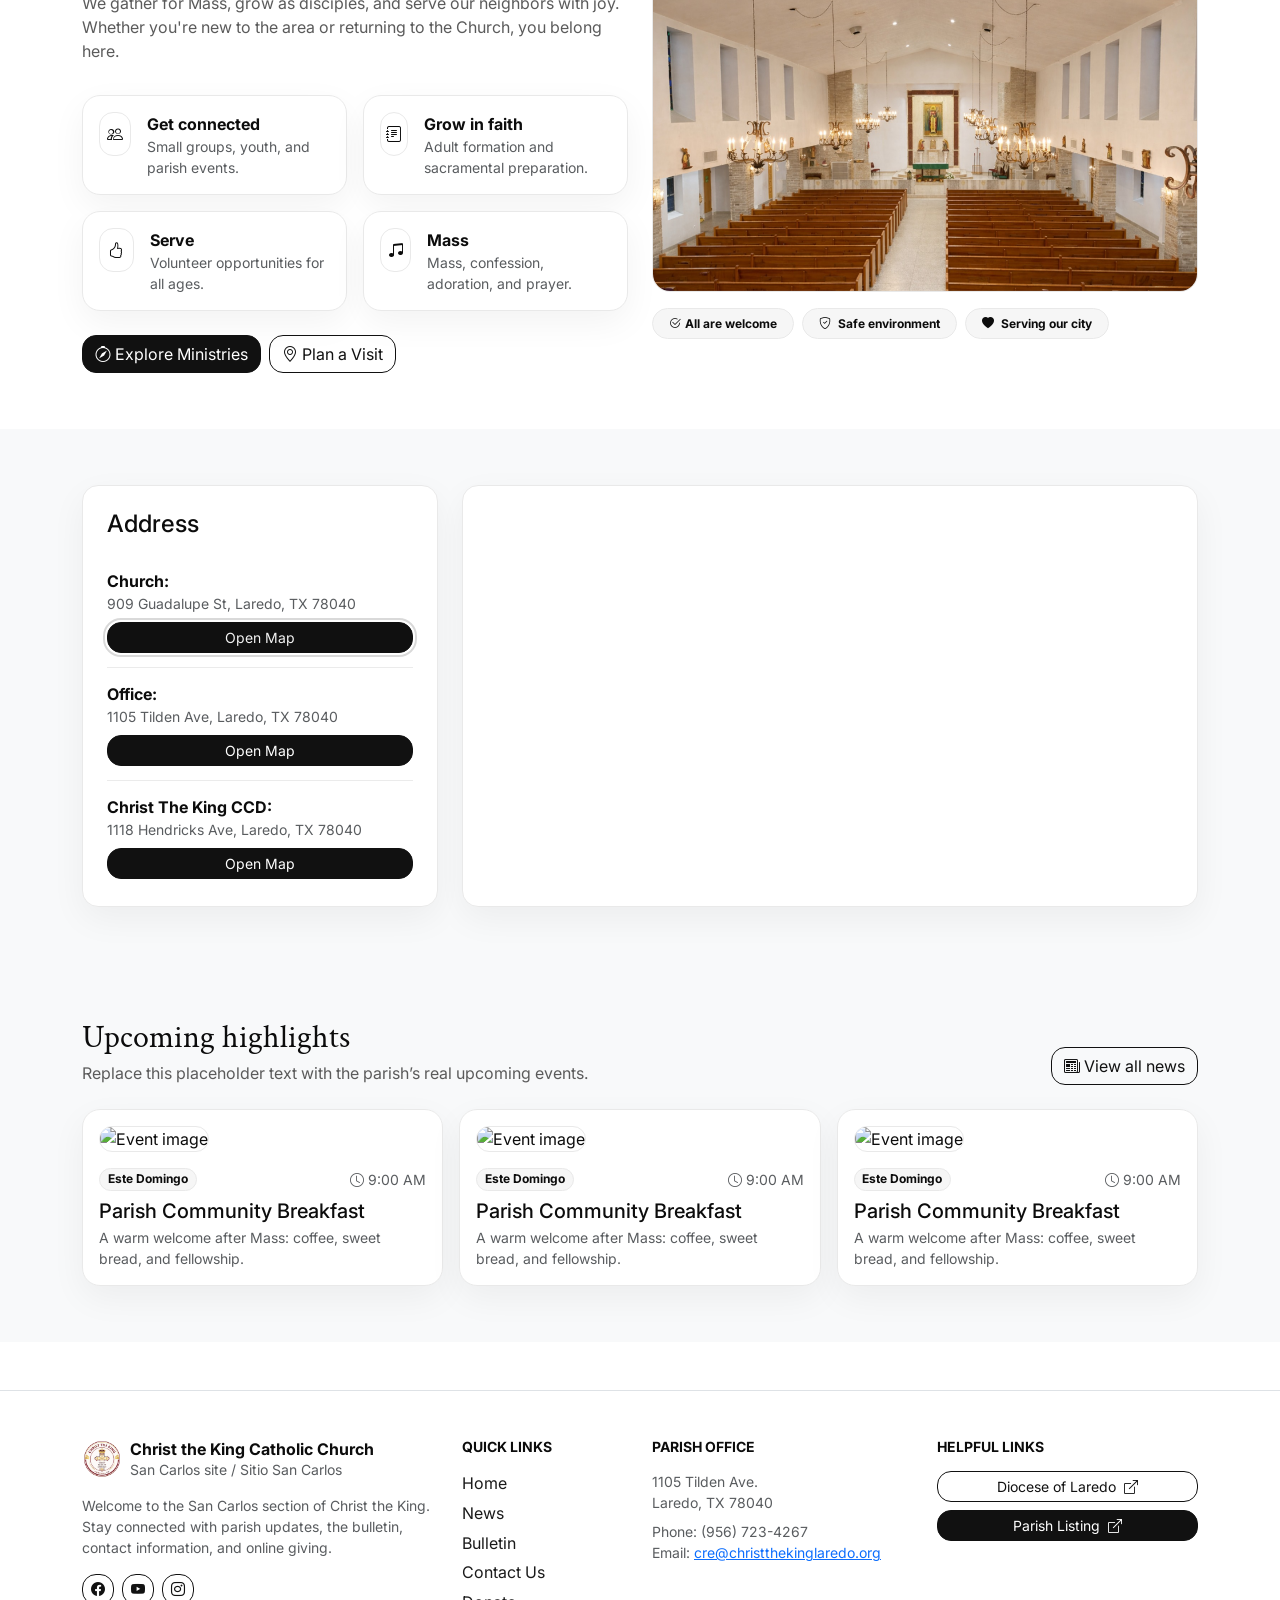
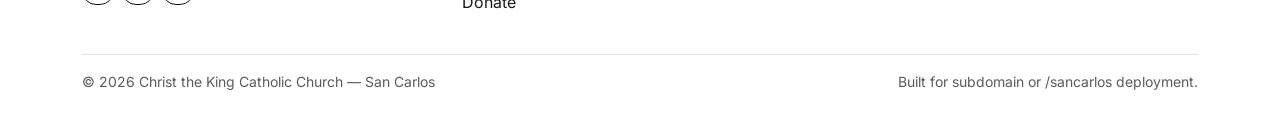
==== commit 8b23eb54: "0.0.2" ====
--- a/index.html
+++ b/index.html
@@ -1,414 +1,536 @@
 <!DOCTYPE html>
 
 <html lang="es">
-<head><script>(function(){try{document.documentElement.classList.add('js');var u=new URL(location.href);var l=u.searchParams.get('lang')||localStorage.getItem('ctk_lang');if(!l){l=(navigator.language||'es').toLowerCase().startsWith('en')?'en':'es';}document.documentElement.setAttribute('lang',l);document.documentElement.setAttribute('data-lang',l);}catch(e){}})();</script>
-<meta charset="utf-8"/>
-<meta content="width=device-width, initial-scale=1" name="viewport"/>
-<title data-i18n="pages.index.t001">Inicio • Iglesia Católica Cristo Rey</title>
-<meta content="Cristo Rey Iglesia Católica en Laredo, TX — horarios de Misa, ministerios, noticias, boletín y donaciones." name="description"/>
-<meta content="Iglesia Católica Cristo Rey" property="og:title"/>
-<meta content="Bienvenidos. Acompáñanos a Misa, ministerios y vida parroquial." property="og:description"/>
-<meta content="website" property="og:type"/>
-<meta content="assets/data/church-logo.png" property="og:image"/>
-<meta content="summary_large_image" name="twitter:card"/>
-<link href="assets/data/church-logo.png" rel="icon" type="image/png"/>
-<link href="assets/data/church-logo.png" rel="apple-touch-icon"/>
-<link href="https://fonts.googleapis.com" rel="preconnect"/>
-<link crossorigin="" href="https://fonts.gstatic.com" rel="preconnect"/>
-<link href="https://fonts.googleapis.com/css2?family=Crimson+Text:wght@400;600&amp;family=Inter:wght@400;500;600;700&amp;display=swap" rel="stylesheet"/>
-<link href="https://cdn.jsdelivr.net/npm/bootstrap@5.3.3/dist/css/bootstrap.min.css" rel="stylesheet"/>
-<link href="https://cdn.jsdelivr.net/npm/bootstrap-icons@1.11.3/font/bootstrap-icons.min.css" rel="stylesheet"/>
-<link href="https://cdn.jsdelivr.net/npm/aos@2.3.4/dist/aos.css" rel="stylesheet"/>
-<link href="assets/css/styles.css" rel="stylesheet"/>
-<script defer="defer" src="assets/js/i18n.js"></script></head>
+
+<head>
+    <script>(function () { try { document.documentElement.classList.add('js'); var u = new URL(location.href); var l = u.searchParams.get('lang') || localStorage.getItem('ctk_lang'); if (!l) { l = (navigator.language || 'es').toLowerCase().startsWith('en') ? 'en' : 'es'; } document.documentElement.setAttribute('lang', l); document.documentElement.setAttribute('data-lang', l); } catch (e) { } })();</script>
+    <meta charset="utf-8" />
+    <meta content="width=device-width, initial-scale=1" name="viewport" />
+    <title data-i18n="pages.index.t001">Inicio • Iglesia Católica Cristo Rey</title>
+    <meta
+        content="Cristo Rey Iglesia Católica en Laredo, TX — horarios de Misa, ministerios, noticias, boletín y donaciones."
+        name="description" />
+    <meta content="Iglesia Católica Cristo Rey" property="og:title" />
+    <meta content="Bienvenidos. Acompáñanos a Misa, ministerios y vida parroquial." property="og:description" />
+    <meta content="website" property="og:type" />
+    <meta content="assets/data/church-logo.png" property="og:image" />
+    <meta content="summary_large_image" name="twitter:card" />
+    <link href="assets/data/church-logo.png" rel="icon" type="image/png" />
+    <link href="assets/data/church-logo.png" rel="apple-touch-icon" />
+    <link href="https://fonts.googleapis.com" rel="preconnect" />
+    <link crossorigin="" href="https://fonts.gstatic.com" rel="preconnect" />
+    <link
+        href="https://fonts.googleapis.com/css2?family=Crimson+Text:wght@400;600&amp;family=Inter:wght@400;500;600;700&amp;display=swap"
+        rel="stylesheet" />
+    <link href="https://cdn.jsdelivr.net/npm/bootstrap@5.3.3/dist/css/bootstrap.min.css" rel="stylesheet" />
+    <link href="https://cdn.jsdelivr.net/npm/bootstrap-icons@1.11.3/font/bootstrap-icons.min.css" rel="stylesheet" />
+    <link href="https://cdn.jsdelivr.net/npm/aos@2.3.4/dist/aos.css" rel="stylesheet" />
+    <link href="assets/css/styles.css" rel="stylesheet" />
+    <script defer="defer" src="assets/js/i18n.js"></script>
+</head>
+
 <body class="page-home">
-<nav class="navbar navbar-expand-lg fixed-top ctk-navbar navbar-dark" id="siteNavbar">
-<div class="container">
-<a class="navbar-brand d-flex align-items-center gap-2" href="index.html">
-<img alt="Logo de la Iglesia Católica Cristo Rey" class="brand-logo" data-i18n-alt="alt.brand_logo" height="40" src="assets/data/church-logo.png" width="40"/>
-<div class="d-flex flex-column lh-sm">
-<span class="brand-title" data-i18n="brand.title">Iglesia Católica Cristo Rey | San Carlos</span>
-<small class="brand-subtitle" data-i18n="brand.subtitle">¡Viva Cristo Rey!</small>
-</div>
-</a>
-<div class="d-flex align-items-center gap-2 order-lg-3">
-<div class="dropdown lang-wrap">
-<button aria-expanded="false" class="btn btn-outline-light btn-sm dropdown-toggle" data-bs-toggle="dropdown" type="button">
-<i class="bi bi-translate me-1"></i><span data-i18n="nav.language">Idioma</span>
-</button>
-<ul class="dropdown-menu dropdown-menu-end shadow-sm">
-<li><button class="dropdown-item d-flex align-items-center gap-2" data-set-lang="es" type="button"><i class="bi bi-check2 d-none lang-check" data-lang-check="es"></i><span data-i18n="lang.es">Español</span></button></li>
-<li><button class="dropdown-item d-flex align-items-center gap-2" data-set-lang="en" type="button"><i class="bi bi-check2 d-none lang-check" data-lang-check="en"></i><span data-i18n="lang.en">Inglés</span></button></li>
-</ul>
-</div>
-<button aria-controls="navMain" aria-expanded="false" aria-label="Alternar navegación" class="navbar-toggler" data-bs-target="#navMain" data-bs-toggle="collapse" data-i18n-aria="pages.index.ar002" type="button">
-<span class="navbar-toggler-icon"></span>
-</button>
-</div>
-<div class="collapse navbar-collapse order-lg-2" id="navMain">
-<ul class="navbar-nav ms-auto mb-2 mb-lg-0"><li class="nav-item"><a aria-current="page" class="nav-link active" href="index.html">Home</a></li><li class="nav-item"><a class="nav-link" href="news.html">News</a></li><li class="nav-item"><a class="nav-link" href="bulletin.html">Bulletin</a></li><li class="nav-item"><a class="nav-link" href="contact.html">Contact Us</a></li><li class="nav-item"><a class="nav-link" href="giving.html">Donate</a></li></ul>
+    <nav class="navbar navbar-expand-lg fixed-top ctk-navbar navbar-dark" id="siteNavbar">
+        <div class="container">
+            <a class="navbar-brand d-flex align-items-center gap-2" href="index.html">
+                <img alt="Logo de la Iglesia Católica Cristo Rey" class="brand-logo" data-i18n-alt="alt.brand_logo"
+                    height="40" src="assets/data/church-logo.png" width="40" />
+                <div class="d-flex flex-column lh-sm">
+                    <span class="brand-title" data-i18n="brand.title">Iglesia Católica Cristo Rey | San Carlos</span>
+                    <small class="brand-subtitle" data-i18n="brand.subtitle">¡Viva Cristo Rey!</small>
+                </div>
+            </a>
+            <div class="d-flex align-items-center gap-2 order-lg-3">
+                <div class="dropdown lang-wrap">
+                    <button aria-expanded="false" class="btn btn-outline-light btn-sm dropdown-toggle"
+                        data-bs-toggle="dropdown" type="button">
+                        <i class="bi bi-translate me-1"></i><span data-i18n="nav.language">Idioma</span>
+                    </button>
+                    <ul class="dropdown-menu dropdown-menu-end shadow-sm">
+                        <li><button class="dropdown-item d-flex align-items-center gap-2" data-set-lang="es"
+                                type="button"><i class="bi bi-check2 d-none lang-check" data-lang-check="es"></i><span
+                                    data-i18n="lang.es">Español</span></button></li>
+                        <li><button class="dropdown-item d-flex align-items-center gap-2" data-set-lang="en"
+                                type="button"><i class="bi bi-check2 d-none lang-check" data-lang-check="en"></i><span
+                                    data-i18n="lang.en">Inglés</span></button></li>
+                    </ul>
+                </div>
+                <button aria-controls="navMain" aria-expanded="false" aria-label="Alternar navegación"
+                    class="navbar-toggler" data-bs-target="#navMain" data-bs-toggle="collapse"
+                    data-i18n-aria="pages.index.ar002" type="button">
+                    <span class="navbar-toggler-icon"></span>
+                </button>
+            </div>
+            <div class="collapse navbar-collapse order-lg-2" id="navMain">
+                <ul class="navbar-nav ms-auto mb-2 mb-lg-0">
+                    <li class="nav-item"><a aria-current="page" class="nav-link active" href="index.html">Home</a></li>
+                    <li class="nav-item"><a class="nav-link" href="news.html">News</a></li>
+                    <li class="nav-item"><a class="nav-link" href="bulletin.html">Bulletin</a></li>
+                    <li class="nav-item"><a class="nav-link" href="contact.html">Contact Us</a></li>
+                    <li class="nav-item"><a class="nav-link" href="giving.html">Donate</a></li>
+                </ul>
 
-</div>
-</div>
-</nav>
-<header class="hero">
-<div class="container-fluid px-0">
-<div class="carousel slide" data-bs-interval="6500" data-bs-ride="carousel" id="heroCarousel">
-<div class="carousel-indicators">
-<button aria-current="true" aria-label="Slide 1" class="active" data-bs-slide-to="0" data-bs-target="#heroCarousel" data-i18n-aria="pages.index.ar003" type="button"></button>
-<button aria-label="Slide 2" data-bs-slide-to="1" data-bs-target="#heroCarousel" data-i18n-aria="pages.index.ar004" type="button"></button>
-<button aria-label="Slide 3" data-bs-slide-to="2" data-bs-target="#heroCarousel" data-i18n-aria="pages.index.ar005" type="button"></button>
-<button aria-label="Slide 4" data-bs-slide-to="3" data-bs-target="#heroCarousel" data-i18n-aria="pages.index.ar006" type="button"></button>
-<button aria-label="Slide 5" data-bs-slide-to="4" data-bs-target="#heroCarousel" data-i18n-aria="pages.index.ar007" type="button"></button>
-</div>
-<div class="carousel-inner">
-<div class="carousel-item active">
-<div class="hero-slide" style="background-image:url('assets/data/carousel/church-01.png');">
-<div class="hero-overlay"></div>
-<div class="container h-100 d-flex align-items-center justify-content-center">
-<div class="hero-content text-center mx-auto" data-aos="fade-up">
-<div class="hero-kicker" data-i18n="pages.index.t008">Bienvenidos</div>
-<div class="hero-quote" data-i18n="pages.index.t009">“No temas.”</div>
-<div class="hero-meta d-flex flex-column flex-sm-row align-items-center justify-content-center gap-3 mt-3">
-<div class="hero-ref" data-i18n="pages.index.t010">Isaiah 41:10</div>
-<div class="hero-actions d-flex gap-2 justify-content-center flex-wrap">
-<a class="btn btn-light" href="bulletin.html"><i class="bi bi-calendar-week me-1"></i><span data-i18n="nav.mass_times_btn">Bulletin</span></a>
-<a class="btn btn-outline-light" href="giving.html"><i class="bi bi-heart me-1"></i><span data-i18n="nav.donate_btn">Donate</span></a>
-</div>
-</div>
-</div>
-</div>
-</div>
-</div>
-<div class="carousel-item">
-<div class="hero-slide" style="background-image:url('assets/data/carousel/church-02.png');">
-<div class="hero-overlay"></div>
-<div class="container h-100 d-flex align-items-center justify-content-center">
-<div class="hero-content text-center mx-auto" data-aos="fade-up">
-<div class="hero-kicker" data-i18n="pages.index.t011">Bienvenidos</div>
-<div class="hero-quote" data-i18n="pages.index.t012">“Vengan a mí todos los que están cansados y agobiados.”</div>
-<div class="hero-meta d-flex flex-column flex-sm-row align-items-center justify-content-center gap-3 mt-3">
-<div class="hero-ref" data-i18n="pages.index.t013">Matthew 11:28</div>
-<div class="hero-actions d-flex gap-2 justify-content-center flex-wrap">
-<a class="btn btn-light" href="bulletin.html"><i class="bi bi-calendar-week me-1"></i><span data-i18n="nav.mass_times_btn">Bulletin</span></a>
-<a class="btn btn-outline-light" href="giving.html"><i class="bi bi-heart me-1"></i><span data-i18n="nav.donate_btn">Donate</span></a>
-</div>
-</div>
-</div>
-</div>
-</div>
-</div>
-<div class="carousel-item">
-<div class="hero-slide" style="background-image:url('assets/data/carousel/church-03.png');">
-<div class="hero-overlay"></div>
-<div class="container h-100 d-flex align-items-center justify-content-center">
-<div class="hero-content text-center mx-auto" data-aos="fade-up">
-<div class="hero-kicker" data-i18n="pages.index.t014">Bienvenidos</div>
-<div class="hero-quote" data-i18n="pages.index.t015">“Yo soy la resurrección y la vida.”</div>
-<div class="hero-meta d-flex flex-column flex-sm-row align-items-center justify-content-center gap-3 mt-3">
-<div class="hero-ref" data-i18n="pages.index.t016">John 11:25</div>
-<div class="hero-actions d-flex gap-2 justify-content-center flex-wrap">
-<a class="btn btn-light" href="bulletin.html"><i class="bi bi-calendar-week me-1"></i><span data-i18n="nav.mass_times_btn">Bulletin</span></a>
-<a class="btn btn-outline-light" href="giving.html"><i class="bi bi-heart me-1"></i><span data-i18n="nav.donate_btn">Donate</span></a>
-</div>
-</div>
-</div>
-</div>
-</div>
-</div>
-<div class="carousel-item">
-<div class="hero-slide" style="background-image:url('https://picsum.photos/seed/ctk-hero-4/1600/800');">
-<div class="hero-overlay"></div>
-<div class="container h-100 d-flex align-items-center justify-content-center">
-<div class="hero-content text-center mx-auto" data-aos="fade-up">
-<div class="hero-kicker" data-i18n="pages.index.t017">Bienvenidos</div>
-<div class="hero-quote" data-i18n="pages.index.t018">“El Señor es mi pastor, nada me faltará.”</div>
-<div class="hero-meta d-flex flex-column flex-sm-row align-items-center justify-content-center gap-3 mt-3">
-<div class="hero-ref" data-i18n="pages.index.t019">Psalm 23:1</div>
-<div class="hero-actions d-flex gap-2 justify-content-center flex-wrap">
-<a class="btn btn-light" href="bulletin.html"><i class="bi bi-calendar-week me-1"></i><span data-i18n="nav.mass_times_btn">Bulletin</span></a>
-<a class="btn btn-outline-light" href="giving.html"><i class="bi bi-heart me-1"></i><span data-i18n="nav.donate_btn">Donate</span></a>
-</div>
-</div>
-</div>
-</div>
-</div>
-</div>
-<div class="carousel-item">
-<div class="hero-slide" style="background-image:url('https://picsum.photos/seed/ctk-hero-5/1600/800');">
-<div class="hero-overlay"></div>
-<div class="container h-100 d-flex align-items-center justify-content-center">
-<div class="hero-content text-center mx-auto" data-aos="fade-up">
-<div class="hero-kicker" data-i18n="pages.index.t020">Bienvenidos</div>
-<div class="hero-quote" data-i18n="pages.index.t021">“Ámense unos a otros como yo los he amado.”</div>
-<div class="hero-meta d-flex flex-column flex-sm-row align-items-center justify-content-center gap-3 mt-3">
-<div class="hero-ref" data-i18n="pages.index.t022">John 13:34</div>
-<div class="hero-actions d-flex gap-2 justify-content-center flex-wrap">
-<a class="btn btn-light" href="bulletin.html"><i class="bi bi-calendar-week me-1"></i><span data-i18n="nav.mass_times_btn">Bulletin</span></a>
-<a class="btn btn-outline-light" href="giving.html"><i class="bi bi-heart me-1"></i><span data-i18n="nav.donate_btn">Donate</span></a>
-</div>
-</div>
-</div>
-</div>
-</div>
-</div>
-</div>
-<button aria-label="Previous" class="carousel-control-prev" data-bs-slide="prev" data-bs-target="#heroCarousel" data-i18n-aria="pages.index.ar023" type="button">
-<span aria-hidden="true" class="carousel-control-prev-icon"></span>
-</button>
-<button aria-label="Next" class="carousel-control-next" data-bs-slide="next" data-bs-target="#heroCarousel" data-i18n-aria="pages.index.ar024" type="button">
-<span aria-hidden="true" class="carousel-control-next-icon"></span>
-</button>
-</div>
-</div>
-<div aria-hidden="true" class="hero-scroll-hint">
-<i class="bi bi-chevron-double-down"></i>
-</div>
-</header><section class="py-4 bg-light border-bottom">
-<div class="container text-center">
-<p class="mb-2 fw-semibold">Need the full parish website?</p>
-<a class="btn btn-outline-dark" href="https://christthekinglaredotx.org/">Laredo Church</a>
-</div>
-</section>
-<section class="section section-features">
-<div class="container">
-<div class="row g-4">
-<div class="col-12 col-md-6 col-lg-3" data-aos="fade-up">
-<div class="feature-card h-100">
-<div aria-hidden="true" class="feature-icon"><i class="bi bi-calendar-week"></i></div>
-<h3 class="feature-title" data-i18n="pages.index.t025">Horario de Misa</h3>
-<p class="feature-text" data-i18n="pages.index.t026">Encuentra los horarios dominicales, entre semana y días de precepto.</p>
-<a class="btn btn-outline-dark w-100 mt-auto" data-i18n="pages.index.t027" href="bulletin.html">Ver Horario</a>
-</div>
-</div>
-<div class="col-12 col-md-6 col-lg-3" data-aos="fade-up" data-aos-delay="50">
-<div class="feature-card h-100">
-<div aria-hidden="true" class="feature-icon"><i class="bi bi-geo-alt"></i></div>
-<h3 class="feature-title" data-i18n="pages.index.t028">Ubicación</h3>
-<p class="feature-text" data-i18n="pages.index.t029">Encuentra nuestra iglesia, oficina y otros lugares.</p>
-<a class="btn btn-outline-dark w-100 mt-auto" data-i18n="pages.index.t030" href="#mapa">Ver Mapa</a>
-</div>
-</div>
-<div class="col-12 col-md-6 col-lg-3" data-aos="fade-up" data-aos-delay="100">
-<div class="feature-card h-100">
-<div aria-hidden="true" class="feature-icon"><i class="bi bi-newspaper"></i></div>
-<h3 class="feature-title" data-i18n="pages.index.t031">Boletín</h3>
-<p class="feature-text" data-i18n="pages.index.t032">Anuncios semanales, eventos y actualizaciones parroquiales.</p>
-<a class="btn btn-outline-dark w-100 mt-auto" data-i18n="pages.index.t033" href="bulletin.html">Ver Boletín</a>
-</div>
-</div>
-<div class="col-12 col-md-6 col-lg-3" data-aos="fade-up" data-aos-delay="150">
-<div class="feature-card h-100">
-<div aria-hidden="true" class="feature-icon"><i class="bi bi-heart"></i></div>
-<h3 class="feature-title" data-i18n="pages.index.t034">Donar en Línea</h3>
-<p class="feature-text" data-i18n="pages.index.t035">Apoya la misión con donaciones únicas o recurrentes.</p>
-<a class="btn btn-dark w-100 mt-auto" data-i18n="pages.index.t036" href="giving.html">Donar</a>
-</div>
-</div>
-</div>
-</div>
-</section>
-<section class="section">
-<div class="container">
-<div class="row align-items-center g-4">
-<div class="col-lg-6" data-aos="fade-right">
-<h2 class="section-title" data-i18n="pages.index.t037">Una parroquia donde la fe se convierte en familia</h2>
-<p class="section-lead" data-i18n="pages.index.t038">Nos reunimos para la Misa, crecemos como discípulos y servimos a nuestro prójimo con
-            alegría. Ya sea que seas nuevo(a) en la zona o estés regresando a la Iglesia, aquí perteneces.</p>
-<div class="row g-3 mt-3">
-<div class="col-sm-6">
-<div class="card-soft p-3 h-100">
-<div class="d-flex align-items-start gap-3">
-<div class="icon-pill"><i class="bi bi-people"></i></div>
-<div>
-<div class="fw-bold" data-i18n="pages.index.t039">Conéctate</div>
-<div class="small text-muted" data-i18n="pages.index.t040">Grupos pequeños, jóvenes y eventos parroquiales.</div>
-</div>
-</div>
-</div>
-</div>
-<div class="col-sm-6">
-<div class="card-soft p-3 h-100">
-<div class="d-flex align-items-start gap-3">
-<div class="icon-pill"><i class="bi bi-journal-text"></i></div>
-<div>
-<div class="fw-bold" data-i18n="pages.index.t041">Crece en la fe</div>
-<div class="small text-muted" data-i18n="pages.index.t042">Formación de adultos y preparación sacramental.</div>
-</div>
-</div>
-</div>
-</div>
-<div class="col-sm-6">
-<div class="card-soft p-3 h-100">
-<div class="d-flex align-items-start gap-3">
-<div class="icon-pill"><i class="bi bi-hand-thumbs-up"></i></div>
-<div>
-<div class="fw-bold" data-i18n="pages.index.t043">Sirve</div>
-<div class="small text-muted" data-i18n="pages.index.t044">Oportunidades de voluntariado para todas las edades.</div>
-</div>
-</div>
-</div>
-</div>
-<div class="col-sm-6">
-<div class="card-soft p-3 h-100">
-<div class="d-flex align-items-start gap-3">
-<div class="icon-pill"><i class="bi bi-music-note-beamed"></i></div>
-<div>
-<div class="fw-bold" data-i18n="pages.index.t045">Misa</div>
-<div class="small text-muted" data-i18n="pages.index.t046">Misa, confesión, adoración y oración.</div>
-</div>
-</div>
-</div>
-</div>
-</div>
-<div class="d-flex gap-2 mt-4 flex-wrap">
-<a class="btn btn-dark" href="news.html"><i class="bi bi-compass me-1"></i><span data-i18n="pages.index.hero_explore_ministries">Explorar Ministerios</span></a>
-<a class="btn btn-outline-dark" href="contact.html"><i class="bi bi-geo-alt me-1"></i><span data-i18n="pages.index.auto_plan_a_visit">Planear una visita</span></a>
-</div>
-</div>
-<div class="col-lg-6" data-aos="fade-left">
-<img alt="Comunidad parroquial" class="media-img" data-i18n-alt="alt.parish_community" src="assets/data/carousel/church-02.png"/>
-<div class="d-flex gap-2 mt-3 flex-wrap">
-<span class="badge badge-soft rounded-pill px-3 py-2"><i class="bi bi-check2-circle me-1"></i><span data-i18n="pages.index.badge_welcome">Todos son bienvenidos</span></span>
-<span class="badge badge-soft rounded-pill px-3 py-2"><i class="bi bi-shield-check me-1"></i> <span data-i18n="pages.index.badge_safe">Ambiente seguro</span></span>
-<span class="badge badge-soft rounded-pill px-3 py-2"><i class="bi bi-heart-fill me-1"></i> <span data-i18n="pages.index.badge_serving">Sirviendo a nuestra ciudad</span></span>
-</div>
-</div>
-</div>
-</div>
-</section>
-<section class="section bg-light" id="mapa">
-<div class="container" data-aos="fade-up">
-<div class="row g-4 align-items-stretch">
-<!-- Left: Info -->
-<div class="col-12 col-lg-4">
-<div class="map-info card-soft p-4 h-100">
-<h2 class="h4 mb-3" data-i18n="pages.index.t047">Dirección</h2>
-<div class="map-location">
-<div class="fw-bold" data-i18n="pages.index.t048">Iglesia:</div>
-<div class="text-muted small mb-2" data-i18n="pages.index.t049">909 Guadalupe St, Laredo, TX 78040</div>
-<button aria-label="Abrir mapa de la Iglesia" class="btn btn-dark btn-sm w-100 js-map-btn" data-embed="https://www.google.com/maps?q=909+Guadalupe+St,+Laredo,+TX+78040&amp;output=embed" data-i18n="pages.index.t051" data-i18n-aria="pages.index.ar050" type="button">Abrir Mapa</button>
-</div>
-<div class="map-location">
-<div class="fw-bold" data-i18n="pages.index.t052">Oficina:</div>
-<div class="text-muted small mb-2" data-i18n="pages.index.t053">1105 Tilden Ave, Laredo, TX 78040</div>
-<button aria-label="Abrir mapa de la Oficina" class="btn btn-dark btn-sm w-100 js-map-btn" data-embed="https://www.google.com/maps?q=1105+Tilden+Ave,+Laredo,+TX+78040&amp;output=embed" data-i18n="pages.index.t055" data-i18n-aria="pages.index.ar054" type="button">Abrir Mapa</button>
-</div>
-<div class="map-location mb-0">
-<div class="fw-bold" data-i18n="pages.index.t056">CCD Cristo Rey:</div>
-<div class="text-muted small mb-2" data-i18n="pages.index.t057">1118 Hendricks Ave, Laredo, TX 78040</div>
-<button aria-label="Abrir mapa de Christ The King CCD" class="btn btn-dark btn-sm w-100 js-map-btn" data-embed="https://www.google.com/maps?q=1118+Hendricks+Ave,+Laredo,+TX+78040&amp;output=embed" data-i18n="pages.index.t059" data-i18n-aria="pages.index.ar058" type="button">Abrir Mapa</button>
-</div>
-</div>
-</div>
-<!-- Right: Embedded Map -->
-<div class="col-12 col-lg-8">
-<div class="map-embed card-soft p-0 h-100 overflow-hidden">
-<iframe allowfullscreen="" class="map-iframe" data-i18n-title="pages.index.ti060" id="ctkMapEmbed" loading="lazy" referrerpolicy="no-referrer-when-downgrade" src="https://www.google.com/maps?q=909+Guadalupe+St,+Laredo,+TX+78040&amp;output=embed" title="Mapa de ubicaciones de Cristo Rey">
-</iframe>
-</div>
-</div>
-</div>
-</div>
-</section>
-<section class="section bg-light">
-<div class="container">
-<div class="row align-items-end g-3 mb-4">
-<div class="col-lg-8" data-aos="fade-up">
-<h2 class="section-title" data-i18n="pages.index.t061">Próximos eventos destacados</h2>
-<p class="section-lead mb-0" data-i18n="pages.index.t062">Reemplaza estos textos de ejemplo por los eventos reales de la parroquia.</p>
-</div>
-<div class="col-lg-4 text-lg-end" data-aos="fade-up" data-aos-delay="100">
-<a class="btn btn-outline-dark" href="news.html"><i class="bi bi-newspaper me-1"></i><span data-i18n="pages.index.view_all_news">Ver todas las noticias</span></a>
-</div>
-</div>
-<div class="row g-3">
-<div class="col-md-4" data-aos="zoom-in" data-aos-delay="0">
-<div class="card-soft p-3 h-100">
-<img alt="Imagen del evento" class="media-img mb-3" data-i18n-alt="alt.event_image" src="https://picsum.photos/seed/ctk-event-1/1200/800"/>
-<div class="d-flex align-items-center justify-content-between">
-<span class="badge badge-soft rounded-pill" data-i18n="pages.index.t063">Este Domingo</span>
-<span class="small text-muted"><i class="bi bi-clock me-1"></i><span data-i18n="pages.index.auto_9_00_am">9:00 AM</span></span>
-</div>
-<h3 class="h5 mt-2 mb-1" data-i18n="pages.index.t064">Desayuno comunitario parroquial</h3>
-<p class="small text-muted mb-0" data-i18n="pages.index.t065">Una cálida bienvenida después de la Misa: café, pan dulce y convivencia.</p>
-</div>
-</div>
-<div class="col-md-4" data-aos="zoom-in" data-aos-delay="80">
-<div class="card-soft p-3 h-100">
-<img alt="Imagen del evento" class="media-img mb-3" data-i18n-alt="alt.event_image" src="https://picsum.photos/seed/ctk-event-2/1200/800"/>
-<div class="d-flex align-items-center justify-content-between">
-<span class="badge badge-soft rounded-pill" data-i18n="pages.index.t066">Este Domingo</span>
-<span class="small text-muted"><i class="bi bi-clock me-1"></i><span data-i18n="pages.index.auto_9_00_am_2">9:00 AM</span></span>
-</div>
-<h3 class="h5 mt-2 mb-1" data-i18n="pages.index.t067">Desayuno comunitario parroquial</h3>
-<p class="small text-muted mb-0" data-i18n="pages.index.t068">Una cálida bienvenida después de la Misa: café, pan dulce y convivencia.</p>
-</div>
-</div>
-<div class="col-md-4" data-aos="zoom-in" data-aos-delay="160">
-<div class="card-soft p-3 h-100">
-<img alt="Imagen del evento" class="media-img mb-3" data-i18n-alt="alt.event_image" src="https://picsum.photos/seed/ctk-event-3/1200/800"/>
-<div class="d-flex align-items-center justify-content-between">
-<span class="badge badge-soft rounded-pill" data-i18n="pages.index.t069">Este Domingo</span>
-<span class="small text-muted"><i class="bi bi-clock me-1"></i><span data-i18n="pages.index.auto_9_00_am_3">9:00 AM</span></span>
-</div>
-<h3 class="h5 mt-2 mb-1" data-i18n="pages.index.t070">Desayuno comunitario parroquial</h3>
-<p class="small text-muted mb-0" data-i18n="pages.index.t071">Una cálida bienvenida después de la Misa: café, pan dulce y convivencia.</p>
-</div>
-</div>
-</div>
-</div>
-</section>
-<footer class="footer mt-5 border-top">
-<div class="container py-5">
-<div class="row g-4">
-<div class="col-lg-4">
-<div class="d-flex align-items-center gap-2 mb-3">
-<img alt="Christ the King Catholic Church logo" class="brand-logo" height="40" src="assets/data/church-logo.png" width="40"/>
-<div class="lh-sm">
-<div class="fw-bold">Christ the King Catholic Church</div>
-<small class="text-muted">San Carlos site / Sitio San Carlos</small>
-</div>
-</div>
-<p class="text-muted small mb-3">Welcome to the San Carlos section of Christ the King. Stay connected with parish updates, the bulletin, contact information, and online giving.</p>
-<div class="d-flex gap-2 flex-wrap">
-<a aria-label="Facebook" class="social btn btn-outline-dark btn-sm" href="https://www.facebook.com/share/16rQ1C52ZN/?mibextid=wwXIfr"><i class="bi bi-facebook"></i></a>
-<a aria-label="YouTube" class="social btn btn-outline-dark btn-sm" href="https://www.youtube.com/@ChristTheKingLaredoTX"><i class="bi bi-youtube"></i></a>
-<a aria-label="Instagram" class="social btn btn-outline-dark btn-sm" href="https://www.instagram.com/christthekinglaredo?igsh=MzJka3QwM2VocGp4"><i class="bi bi-instagram"></i></a>
-</div>
-</div>
-<div class="col-6 col-lg-2">
-<h6 class="text-uppercase small fw-bold mb-3">Quick Links</h6>
-<ul class="list-unstyled footer-list">
-<li><a class="footer-link" href="index.html">Home</a></li>
-<li><a class="footer-link" href="news.html">News</a></li>
-<li><a class="footer-link" href="bulletin.html">Bulletin</a></li>
-<li><a class="footer-link" href="contact.html">Contact Us</a></li>
-<li><a class="footer-link" href="giving.html">Donate</a></li>
-</ul>
-</div>
-<div class="col-6 col-lg-3">
-<h6 class="text-uppercase small fw-bold mb-3">Parish Office</h6>
-<p class="small text-muted mb-2">1105 Tilden Ave.<br/>Laredo, TX 78040</p>
-<p class="small text-muted mb-0">Phone: (956) 723-4267<br/>Email: <a href="mailto:cre@christthekinglaredo.org">cre@christthekinglaredo.org</a></p>
-</div>
-<div class="col-lg-3">
-<h6 class="text-uppercase small fw-bold mb-3">Helpful Links</h6>
-<div class="d-grid gap-2">
-<a class="btn btn-outline-dark btn-sm" href="https://dioceseoflaredo.org/" rel="noopener" target="_blank">Diocese of Laredo <i class="bi bi-box-arrow-up-right ms-1"></i></a>
-<a class="btn btn-dark btn-sm" href="https://discovermass.com/church/christ-the-king-laredo-tx/" rel="noopener" target="_blank">Parish Listing <i class="bi bi-box-arrow-up-right ms-1"></i></a>
-</div>
-</div>
-</div>
-<div class="d-flex flex-column flex-md-row justify-content-between align-items-start align-items-md-center gap-2 small mt-4 pt-3 border-top">
-<div class="text-muted">© 2026 Christ the King Catholic Church — San Carlos</div>
-<div class="text-muted">Built for subdomain or /sancarlos deployment.</div>
-</div>
-</div>
-</footer>
-<script src="https://cdn.jsdelivr.net/npm/bootstrap@5.3.3/dist/js/bootstrap.bundle.min.js"></script>
-<script src="https://cdn.jsdelivr.net/npm/aos@2.3.4/dist/aos.js"></script>
-<script src="assets/js/main.js"></script>
-<!-- -->
+            </div>
+        </div>
+    </nav>
+    <header class="hero">
+        <div class="container-fluid px-0">
+            <div class="carousel slide" data-bs-interval="6500" data-bs-ride="carousel" id="heroCarousel">
+                <div class="carousel-indicators">
+                    <button aria-current="true" aria-label="Slide 1" class="active" data-bs-slide-to="0"
+                        data-bs-target="#heroCarousel" data-i18n-aria="pages.index.ar003" type="button"></button>
+                    <button aria-label="Slide 2" data-bs-slide-to="1" data-bs-target="#heroCarousel"
+                        data-i18n-aria="pages.index.ar004" type="button"></button>
+                    <button aria-label="Slide 3" data-bs-slide-to="2" data-bs-target="#heroCarousel"
+                        data-i18n-aria="pages.index.ar005" type="button"></button>
+                    <button aria-label="Slide 4" data-bs-slide-to="3" data-bs-target="#heroCarousel"
+                        data-i18n-aria="pages.index.ar006" type="button"></button>
+                    <button aria-label="Slide 5" data-bs-slide-to="4" data-bs-target="#heroCarousel"
+                        data-i18n-aria="pages.index.ar007" type="button"></button>
+                </div>
+                <div class="carousel-inner">
+                    <div class="carousel-item active">
+                        <div class="hero-slide" style="background-image:url('assets/data/carousel/church-01.png');">
+                            <div class="hero-overlay"></div>
+                            <div class="container h-100 d-flex align-items-center justify-content-center">
+                                <div class="hero-content text-center mx-auto" data-aos="fade-up">
+                                    <div class="hero-kicker" data-i18n="pages.index.t008">Bienvenidos</div>
+                                    <div class="hero-quote" data-i18n="pages.index.t009">“No temas.”</div>
+                                    <div
+                                        class="hero-meta d-flex flex-column flex-sm-row align-items-center justify-content-center gap-3 mt-3">
+                                        <div class="hero-ref" data-i18n="pages.index.t010">Isaiah 41:10</div>
+                                        <div class="hero-actions d-flex gap-2 justify-content-center flex-wrap">
+                                            <a class="btn btn-light" href="bulletin.html"><i
+                                                    class="bi bi-calendar-week me-1"></i><span
+                                                    data-i18n="nav.mass_times_btn">Bulletin</span></a>
+                                            <a class="btn btn-outline-light" href="giving.html"><i
+                                                    class="bi bi-heart me-1"></i><span
+                                                    data-i18n="nav.donate_btn">Donate</span></a>
+                                        </div>
+                                    </div>
+                                </div>
+                            </div>
+                        </div>
+                    </div>
+                    <div class="carousel-item">
+                        <div class="hero-slide" style="background-image:url('assets/data/carousel/church-02.png');">
+                            <div class="hero-overlay"></div>
+                            <div class="container h-100 d-flex align-items-center justify-content-center">
+                                <div class="hero-content text-center mx-auto" data-aos="fade-up">
+                                    <div class="hero-kicker" data-i18n="pages.index.t011">Bienvenidos</div>
+                                    <div class="hero-quote" data-i18n="pages.index.t012">“Vengan a mí todos los que
+                                        están cansados y agobiados.”</div>
+                                    <div
+                                        class="hero-meta d-flex flex-column flex-sm-row align-items-center justify-content-center gap-3 mt-3">
+                                        <div class="hero-ref" data-i18n="pages.index.t013">Matthew 11:28</div>
+                                        <div class="hero-actions d-flex gap-2 justify-content-center flex-wrap">
+                                            <a class="btn btn-light" href="bulletin.html"><i
+                                                    class="bi bi-calendar-week me-1"></i><span
+                                                    data-i18n="nav.mass_times_btn">Bulletin</span></a>
+                                            <a class="btn btn-outline-light" href="giving.html"><i
+                                                    class="bi bi-heart me-1"></i><span
+                                                    data-i18n="nav.donate_btn">Donate</span></a>
+                                        </div>
+                                    </div>
+                                </div>
+                            </div>
+                        </div>
+                    </div>
+                    <div class="carousel-item">
+                        <div class="hero-slide" style="background-image:url('assets/data/carousel/church-03.png');">
+                            <div class="hero-overlay"></div>
+                            <div class="container h-100 d-flex align-items-center justify-content-center">
+                                <div class="hero-content text-center mx-auto" data-aos="fade-up">
+                                    <div class="hero-kicker" data-i18n="pages.index.t014">Bienvenidos</div>
+                                    <div class="hero-quote" data-i18n="pages.index.t015">“Yo soy la resurrección y la
+                                        vida.”</div>
+                                    <div
+                                        class="hero-meta d-flex flex-column flex-sm-row align-items-center justify-content-center gap-3 mt-3">
+                                        <div class="hero-ref" data-i18n="pages.index.t016">John 11:25</div>
+                                        <div class="hero-actions d-flex gap-2 justify-content-center flex-wrap">
+                                            <a class="btn btn-light" href="bulletin.html"><i
+                                                    class="bi bi-calendar-week me-1"></i><span
+                                                    data-i18n="nav.mass_times_btn">Bulletin</span></a>
+                                            <a class="btn btn-outline-light" href="giving.html"><i
+                                                    class="bi bi-heart me-1"></i><span
+                                                    data-i18n="nav.donate_btn">Donate</span></a>
+                                        </div>
+                                    </div>
+                                </div>
+                            </div>
+                        </div>
+                    </div>
+                    <div class="carousel-item">
+                        <div class="hero-slide"
+                            style="background-image:url('https://picsum.photos/seed/ctk-hero-4/1600/800');">
+                            <div class="hero-overlay"></div>
+                            <div class="container h-100 d-flex align-items-center justify-content-center">
+                                <div class="hero-content text-center mx-auto" data-aos="fade-up">
+                                    <div class="hero-kicker" data-i18n="pages.index.t017">Bienvenidos</div>
+                                    <div class="hero-quote" data-i18n="pages.index.t018">“El Señor es mi pastor, nada me
+                                        faltará.”</div>
+                                    <div
+                                        class="hero-meta d-flex flex-column flex-sm-row align-items-center justify-content-center gap-3 mt-3">
+                                        <div class="hero-ref" data-i18n="pages.index.t019">Psalm 23:1</div>
+                                        <div class="hero-actions d-flex gap-2 justify-content-center flex-wrap">
+                                            <a class="btn btn-light" href="bulletin.html"><i
+                                                    class="bi bi-calendar-week me-1"></i><span
+                                                    data-i18n="nav.mass_times_btn">Bulletin</span></a>
+                                            <a class="btn btn-outline-light" href="giving.html"><i
+                                                    class="bi bi-heart me-1"></i><span
+                                                    data-i18n="nav.donate_btn">Donate</span></a>
+                                        </div>
+                                    </div>
+                                </div>
+                            </div>
+                        </div>
+                    </div>
+                    <div class="carousel-item">
+                        <div class="hero-slide"
+                            style="background-image:url('https://picsum.photos/seed/ctk-hero-5/1600/800');">
+                            <div class="hero-overlay"></div>
+                            <div class="container h-100 d-flex align-items-center justify-content-center">
+                                <div class="hero-content text-center mx-auto" data-aos="fade-up">
+                                    <div class="hero-kicker" data-i18n="pages.index.t020">Bienvenidos</div>
+                                    <div class="hero-quote" data-i18n="pages.index.t021">“Ámense unos a otros como yo
+                                        los he amado.”</div>
+                                    <div
+                                        class="hero-meta d-flex flex-column flex-sm-row align-items-center justify-content-center gap-3 mt-3">
+                                        <div class="hero-ref" data-i18n="pages.index.t022">John 13:34</div>
+                                        <div class="hero-actions d-flex gap-2 justify-content-center flex-wrap">
+                                            <a class="btn btn-light" href="bulletin.html"><i
+                                                    class="bi bi-calendar-week me-1"></i><span
+                                                    data-i18n="nav.mass_times_btn">Bulletin</span></a>
+                                            <a class="btn btn-outline-light" href="giving.html"><i
+                                                    class="bi bi-heart me-1"></i><span
+                                                    data-i18n="nav.donate_btn">Donate</span></a>
+                                        </div>
+                                    </div>
+                                </div>
+                            </div>
+                        </div>
+                    </div>
+                </div>
+                <button aria-label="Previous" class="carousel-control-prev" data-bs-slide="prev"
+                    data-bs-target="#heroCarousel" data-i18n-aria="pages.index.ar023" type="button">
+                    <span aria-hidden="true" class="carousel-control-prev-icon"></span>
+                </button>
+                <button aria-label="Next" class="carousel-control-next" data-bs-slide="next"
+                    data-bs-target="#heroCarousel" data-i18n-aria="pages.index.ar024" type="button">
+                    <span aria-hidden="true" class="carousel-control-next-icon"></span>
+                </button>
+            </div>
+        </div>
+        <div aria-hidden="true" class="hero-scroll-hint">
+            <i class="bi bi-chevron-double-down"></i>
+        </div>
+    </header>
+    <section class="py-4 bg-light border-bottom">
+        <div class="container text-center">
+            <p class="mb-2 fw-semibold">Visit Laredo's Website.</p>
+            <a class="btn btn-outline-dark" href="https://christthekinglaredotx.org/">Laredo Church</a>
+        </div>
+    </section>
+    <section class="section section-features">
+        <div class="container">
+            <div class="row g-4">
+                <div class="col-12 col-md-6 col-lg-3" data-aos="fade-up">
+                    <div class="feature-card h-100">
+                        <div aria-hidden="true" class="feature-icon"><i class="bi bi-calendar-week"></i></div>
+                        <h3 class="feature-title" data-i18n="pages.index.t025">Horario de Misa</h3>
+                        <p class="feature-text" data-i18n="pages.index.t026">Encuentra los horarios dominicales, entre
+                            semana y días de precepto.</p>
+                        <a class="btn btn-outline-dark w-100 mt-auto" data-i18n="pages.index.t027"
+                            href="bulletin.html">Ver Horario</a>
+                    </div>
+                </div>
+                <div class="col-12 col-md-6 col-lg-3" data-aos="fade-up" data-aos-delay="50">
+                    <div class="feature-card h-100">
+                        <div aria-hidden="true" class="feature-icon"><i class="bi bi-geo-alt"></i></div>
+                        <h3 class="feature-title" data-i18n="pages.index.t028">Ubicación</h3>
+                        <p class="feature-text" data-i18n="pages.index.t029">Encuentra nuestra iglesia, oficina y otros
+                            lugares.</p>
+                        <a class="btn btn-outline-dark w-100 mt-auto" data-i18n="pages.index.t030" href="#mapa">Ver
+                            Mapa</a>
+                    </div>
+                </div>
+                <div class="col-12 col-md-6 col-lg-3" data-aos="fade-up" data-aos-delay="100">
+                    <div class="feature-card h-100">
+                        <div aria-hidden="true" class="feature-icon"><i class="bi bi-newspaper"></i></div>
+                        <h3 class="feature-title" data-i18n="pages.index.t031">Boletín</h3>
+                        <p class="feature-text" data-i18n="pages.index.t032">Anuncios semanales, eventos y
+                            actualizaciones parroquiales.</p>
+                        <a class="btn btn-outline-dark w-100 mt-auto" data-i18n="pages.index.t033"
+                            href="bulletin.html">Ver Boletín</a>
+                    </div>
+                </div>
+                <div class="col-12 col-md-6 col-lg-3" data-aos="fade-up" data-aos-delay="150">
+                    <div class="feature-card h-100">
+                        <div aria-hidden="true" class="feature-icon"><i class="bi bi-heart"></i></div>
+                        <h3 class="feature-title" data-i18n="pages.index.t034">Donar en Línea</h3>
+                        <p class="feature-text" data-i18n="pages.index.t035">Apoya la misión con donaciones únicas o
+                            recurrentes.</p>
+                        <a class="btn btn-dark w-100 mt-auto" data-i18n="pages.index.t036" href="giving.html">Donar</a>
+                    </div>
+                </div>
+            </div>
+        </div>
+    </section>
+    <section class="section">
+        <div class="container">
+            <div class="row align-items-center g-4">
+                <div class="col-lg-6" data-aos="fade-right">
+                    <h2 class="section-title" data-i18n="pages.index.t037">Una parroquia donde la fe se convierte en
+                        familia</h2>
+                    <p class="section-lead" data-i18n="pages.index.t038">Nos reunimos para la Misa, crecemos como
+                        discípulos y servimos a nuestro prójimo con
+                        alegría. Ya sea que seas nuevo(a) en la zona o estés regresando a la Iglesia, aquí perteneces.
+                    </p>
+                    <div class="row g-3 mt-3">
+                        <div class="col-sm-6">
+                            <div class="card-soft p-3 h-100">
+                                <div class="d-flex align-items-start gap-3">
+                                    <div class="icon-pill"><i class="bi bi-people"></i></div>
+                                    <div>
+                                        <div class="fw-bold" data-i18n="pages.index.t039">Conéctate</div>
+                                        <div class="small text-muted" data-i18n="pages.index.t040">Grupos pequeños,
+                                            jóvenes y eventos parroquiales.</div>
+                                    </div>
+                                </div>
+                            </div>
+                        </div>
+                        <div class="col-sm-6">
+                            <div class="card-soft p-3 h-100">
+                                <div class="d-flex align-items-start gap-3">
+                                    <div class="icon-pill"><i class="bi bi-journal-text"></i></div>
+                                    <div>
+                                        <div class="fw-bold" data-i18n="pages.index.t041">Crece en la fe</div>
+                                        <div class="small text-muted" data-i18n="pages.index.t042">Formación de adultos
+                                            y preparación sacramental.</div>
+                                    </div>
+                                </div>
+                            </div>
+                        </div>
+                        <div class="col-sm-6">
+                            <div class="card-soft p-3 h-100">
+                                <div class="d-flex align-items-start gap-3">
+                                    <div class="icon-pill"><i class="bi bi-hand-thumbs-up"></i></div>
+                                    <div>
+                                        <div class="fw-bold" data-i18n="pages.index.t043">Sirve</div>
+                                        <div class="small text-muted" data-i18n="pages.index.t044">Oportunidades de
+                                            voluntariado para todas las edades.</div>
+                                    </div>
+                                </div>
+                            </div>
+                        </div>
+                        <div class="col-sm-6">
+                            <div class="card-soft p-3 h-100">
+                                <div class="d-flex align-items-start gap-3">
+                                    <div class="icon-pill"><i class="bi bi-music-note-beamed"></i></div>
+                                    <div>
+                                        <div class="fw-bold" data-i18n="pages.index.t045">Misa</div>
+                                        <div class="small text-muted" data-i18n="pages.index.t046">Misa, confesión,
+                                            adoración y oración.</div>
+                                    </div>
+                                </div>
+                            </div>
+                        </div>
+                    </div>
+                    <div class="d-flex gap-2 mt-4 flex-wrap">
+                        <a class="btn btn-dark" href="news.html"><i class="bi bi-compass me-1"></i><span
+                                data-i18n="pages.index.hero_explore_ministries">Explorar Ministerios</span></a>
+                        <a class="btn btn-outline-dark" href="contact.html"><i class="bi bi-geo-alt me-1"></i><span
+                                data-i18n="pages.index.auto_plan_a_visit">Planear una visita</span></a>
+                    </div>
+                </div>
+                <div class="col-lg-6" data-aos="fade-left">
+                    <img alt="Comunidad parroquial" class="media-img" data-i18n-alt="alt.parish_community"
+                        src="assets/data/carousel/church-02.png" />
+                    <div class="d-flex gap-2 mt-3 flex-wrap">
+                        <span class="badge badge-soft rounded-pill px-3 py-2"><i
+                                class="bi bi-check2-circle me-1"></i><span data-i18n="pages.index.badge_welcome">Todos
+                                son bienvenidos</span></span>
+                        <span class="badge badge-soft rounded-pill px-3 py-2"><i class="bi bi-shield-check me-1"></i>
+                            <span data-i18n="pages.index.badge_safe">Ambiente seguro</span></span>
+                        <span class="badge badge-soft rounded-pill px-3 py-2"><i class="bi bi-heart-fill me-1"></i>
+                            <span data-i18n="pages.index.badge_serving">Sirviendo a nuestra ciudad</span></span>
+                    </div>
+                </div>
+            </div>
+        </div>
+    </section>
+    <section class="section bg-light" id="mapa">
+        <div class="container" data-aos="fade-up">
+            <div class="row g-4 align-items-stretch">
+                <!-- Left: Info -->
+                <div class="col-12 col-lg-4">
+                    <div class="map-info card-soft p-4 h-100">
+                        <h2 class="h4 mb-3" data-i18n="pages.index.t047">Dirección</h2>
+                        <div class="map-location">
+                            <div class="fw-bold" data-i18n="pages.index.t048">Iglesia:</div>
+                            <div class="text-muted small mb-2" data-i18n="pages.index.t049">909 Guadalupe St, Laredo, TX
+                                78040</div>
+                            <button aria-label="Abrir mapa de la Iglesia" class="btn btn-dark btn-sm w-100 js-map-btn"
+                                data-embed="https://www.google.com/maps?q=909+Guadalupe+St,+Laredo,+TX+78040&amp;output=embed"
+                                data-i18n="pages.index.t051" data-i18n-aria="pages.index.ar050" type="button">Abrir
+                                Mapa</button>
+                        </div>
+                        <div class="map-location">
+                            <div class="fw-bold" data-i18n="pages.index.t052">Oficina:</div>
+                            <div class="text-muted small mb-2" data-i18n="pages.index.t053">1105 Tilden Ave, Laredo, TX
+                                78040</div>
+                            <button aria-label="Abrir mapa de la Oficina" class="btn btn-dark btn-sm w-100 js-map-btn"
+                                data-embed="https://www.google.com/maps?q=1105+Tilden+Ave,+Laredo,+TX+78040&amp;output=embed"
+                                data-i18n="pages.index.t055" data-i18n-aria="pages.index.ar054" type="button">Abrir
+                                Mapa</button>
+                        </div>
+                        <div class="map-location mb-0">
+                            <div class="fw-bold" data-i18n="pages.index.t056">CCD Cristo Rey:</div>
+                            <div class="text-muted small mb-2" data-i18n="pages.index.t057">1118 Hendricks Ave, Laredo,
+                                TX 78040</div>
+                            <button aria-label="Abrir mapa de Christ The King CCD"
+                                class="btn btn-dark btn-sm w-100 js-map-btn"
+                                data-embed="https://www.google.com/maps?q=1118+Hendricks+Ave,+Laredo,+TX+78040&amp;output=embed"
+                                data-i18n="pages.index.t059" data-i18n-aria="pages.index.ar058" type="button">Abrir
+                                Mapa</button>
+                        </div>
+                    </div>
+                </div>
+                <!-- Right: Embedded Map -->
+                <div class="col-12 col-lg-8">
+                    <div class="map-embed card-soft p-0 h-100 overflow-hidden">
+                        <iframe allowfullscreen="" class="map-iframe" data-i18n-title="pages.index.ti060"
+                            id="ctkMapEmbed" loading="lazy" referrerpolicy="no-referrer-when-downgrade"
+                            src="https://www.google.com/maps?q=909+Guadalupe+St,+Laredo,+TX+78040&amp;output=embed"
+                            title="Mapa de ubicaciones de Cristo Rey">
+                        </iframe>
+                    </div>
+                </div>
+            </div>
+        </div>
+    </section>
+    <section class="section bg-light">
+        <div class="container">
+            <div class="row align-items-end g-3 mb-4">
+                <div class="col-lg-8" data-aos="fade-up">
+                    <h2 class="section-title" data-i18n="pages.index.t061">Próximos eventos destacados</h2>
+                    <p class="section-lead mb-0" data-i18n="pages.index.t062">Reemplaza estos textos de ejemplo por los
+                        eventos reales de la parroquia.</p>
+                </div>
+                <div class="col-lg-4 text-lg-end" data-aos="fade-up" data-aos-delay="100">
+                    <a class="btn btn-outline-dark" href="news.html"><i class="bi bi-newspaper me-1"></i><span
+                            data-i18n="pages.index.view_all_news">Ver todas las noticias</span></a>
+                </div>
+            </div>
+            <div class="row g-3">
+                <div class="col-md-4" data-aos="zoom-in" data-aos-delay="0">
+                    <div class="card-soft p-3 h-100">
+                        <img alt="Imagen del evento" class="media-img mb-3" data-i18n-alt="alt.event_image"
+                            src="https://picsum.photos/seed/ctk-event-1/1200/800" />
+                        <div class="d-flex align-items-center justify-content-between">
+                            <span class="badge badge-soft rounded-pill" data-i18n="pages.index.t063">Este Domingo</span>
+                            <span class="small text-muted"><i class="bi bi-clock me-1"></i><span
+                                    data-i18n="pages.index.auto_9_00_am">9:00 AM</span></span>
+                        </div>
+                        <h3 class="h5 mt-2 mb-1" data-i18n="pages.index.t064">Desayuno comunitario parroquial</h3>
+                        <p class="small text-muted mb-0" data-i18n="pages.index.t065">Una cálida bienvenida después de
+                            la Misa: café, pan dulce y convivencia.</p>
+                    </div>
+                </div>
+                <div class="col-md-4" data-aos="zoom-in" data-aos-delay="80">
+                    <div class="card-soft p-3 h-100">
+                        <img alt="Imagen del evento" class="media-img mb-3" data-i18n-alt="alt.event_image"
+                            src="https://picsum.photos/seed/ctk-event-2/1200/800" />
+                        <div class="d-flex align-items-center justify-content-between">
+                            <span class="badge badge-soft rounded-pill" data-i18n="pages.index.t066">Este Domingo</span>
+                            <span class="small text-muted"><i class="bi bi-clock me-1"></i><span
+                                    data-i18n="pages.index.auto_9_00_am_2">9:00 AM</span></span>
+                        </div>
+                        <h3 class="h5 mt-2 mb-1" data-i18n="pages.index.t067">Desayuno comunitario parroquial</h3>
+                        <p class="small text-muted mb-0" data-i18n="pages.index.t068">Una cálida bienvenida después de
+                            la Misa: café, pan dulce y convivencia.</p>
+                    </div>
+                </div>
+                <div class="col-md-4" data-aos="zoom-in" data-aos-delay="160">
+                    <div class="card-soft p-3 h-100">
+                        <img alt="Imagen del evento" class="media-img mb-3" data-i18n-alt="alt.event_image"
+                            src="https://picsum.photos/seed/ctk-event-3/1200/800" />
+                        <div class="d-flex align-items-center justify-content-between">
+                            <span class="badge badge-soft rounded-pill" data-i18n="pages.index.t069">Este Domingo</span>
+                            <span class="small text-muted"><i class="bi bi-clock me-1"></i><span
+                                    data-i18n="pages.index.auto_9_00_am_3">9:00 AM</span></span>
+                        </div>
+                        <h3 class="h5 mt-2 mb-1" data-i18n="pages.index.t070">Desayuno comunitario parroquial</h3>
+                        <p class="small text-muted mb-0" data-i18n="pages.index.t071">Una cálida bienvenida después de
+                            la Misa: café, pan dulce y convivencia.</p>
+                    </div>
+                </div>
+            </div>
+        </div>
+    </section>
+    <footer class="footer mt-5 border-top">
+        <div class="container py-5">
+            <div class="row g-4">
+                <div class="col-lg-4">
+                    <div class="d-flex align-items-center gap-2 mb-3">
+                        <img alt="Christ the King Catholic Church logo" class="brand-logo" height="40"
+                            src="assets/data/church-logo.png" width="40" />
+                        <div class="lh-sm">
+                            <div class="fw-bold">Christ the King Catholic Church</div>
+                            <small class="text-muted">San Carlos site / Sitio San Carlos</small>
+                        </div>
+                    </div>
+                    <p class="text-muted small mb-3">Welcome to the San Carlos section of Christ the King. Stay
+                        connected with parish updates, the bulletin, contact information, and online giving.</p>
+                    <div class="d-flex gap-2 flex-wrap">
+                        <a aria-label="Facebook" class="social btn btn-outline-dark btn-sm"
+                            href="https://www.facebook.com/share/16rQ1C52ZN/?mibextid=wwXIfr"><i
+                                class="bi bi-facebook"></i></a>
+                        <a aria-label="YouTube" class="social btn btn-outline-dark btn-sm"
+                            href="https://www.youtube.com/@ChristTheKingLaredoTX"><i class="bi bi-youtube"></i></a>
+                        <a aria-label="Instagram" class="social btn btn-outline-dark btn-sm"
+                            href="https://www.instagram.com/christthekinglaredo?igsh=MzJka3QwM2VocGp4"><i
+                                class="bi bi-instagram"></i></a>
+                    </div>
+                </div>
+                <div class="col-6 col-lg-2">
+                    <h6 class="text-uppercase small fw-bold mb-3">Quick Links</h6>
+                    <ul class="list-unstyled footer-list">
+                        <li><a class="footer-link" href="index.html">Home</a></li>
+                        <li><a class="footer-link" href="news.html">News</a></li>
+                        <li><a class="footer-link" href="bulletin.html">Bulletin</a></li>
+                        <li><a class="footer-link" href="contact.html">Contact Us</a></li>
+                        <li><a class="footer-link" href="giving.html">Donate</a></li>
+                    </ul>
+                </div>
+                <div class="col-6 col-lg-3">
+                    <h6 class="text-uppercase small fw-bold mb-3">Parish Office</h6>
+                    <p class="small text-muted mb-2">1105 Tilden Ave.<br />Laredo, TX 78040</p>
+                    <p class="small text-muted mb-0">Phone: (956) 723-4267<br />Email: <a
+                            href="mailto:cre@christthekinglaredo.org">cre@christthekinglaredo.org</a></p>
+                </div>
+                <div class="col-lg-3">
+                    <h6 class="text-uppercase small fw-bold mb-3">Helpful Links</h6>
+                    <div class="d-grid gap-2">
+                        <a class="btn btn-outline-dark btn-sm" href="https://dioceseoflaredo.org/" rel="noopener"
+                            target="_blank">Diocese of Laredo <i class="bi bi-box-arrow-up-right ms-1"></i></a>
+                        <a class="btn btn-dark btn-sm" href="https://discovermass.com/church/christ-the-king-laredo-tx/"
+                            rel="noopener" target="_blank">Parish Listing <i
+                                class="bi bi-box-arrow-up-right ms-1"></i></a>
+                    </div>
+                </div>
+            </div>
+            <div
+                class="d-flex flex-column flex-md-row justify-content-between align-items-start align-items-md-center gap-2 small mt-4 pt-3 border-top">
+                <div class="text-muted">© 2026 Christ the King Catholic Church — San Carlos</div>
+                <div class="text-muted">Built for subdomain or /sancarlos deployment.</div>
+            </div>
+        </div>
+    </footer>
+    <script src="https://cdn.jsdelivr.net/npm/bootstrap@5.3.3/dist/js/bootstrap.bundle.min.js"></script>
+    <script src="https://cdn.jsdelivr.net/npm/aos@2.3.4/dist/aos.js"></script>
+    <script src="assets/js/main.js"></script>
+    <!-- -->
 </body>
+
 </html>
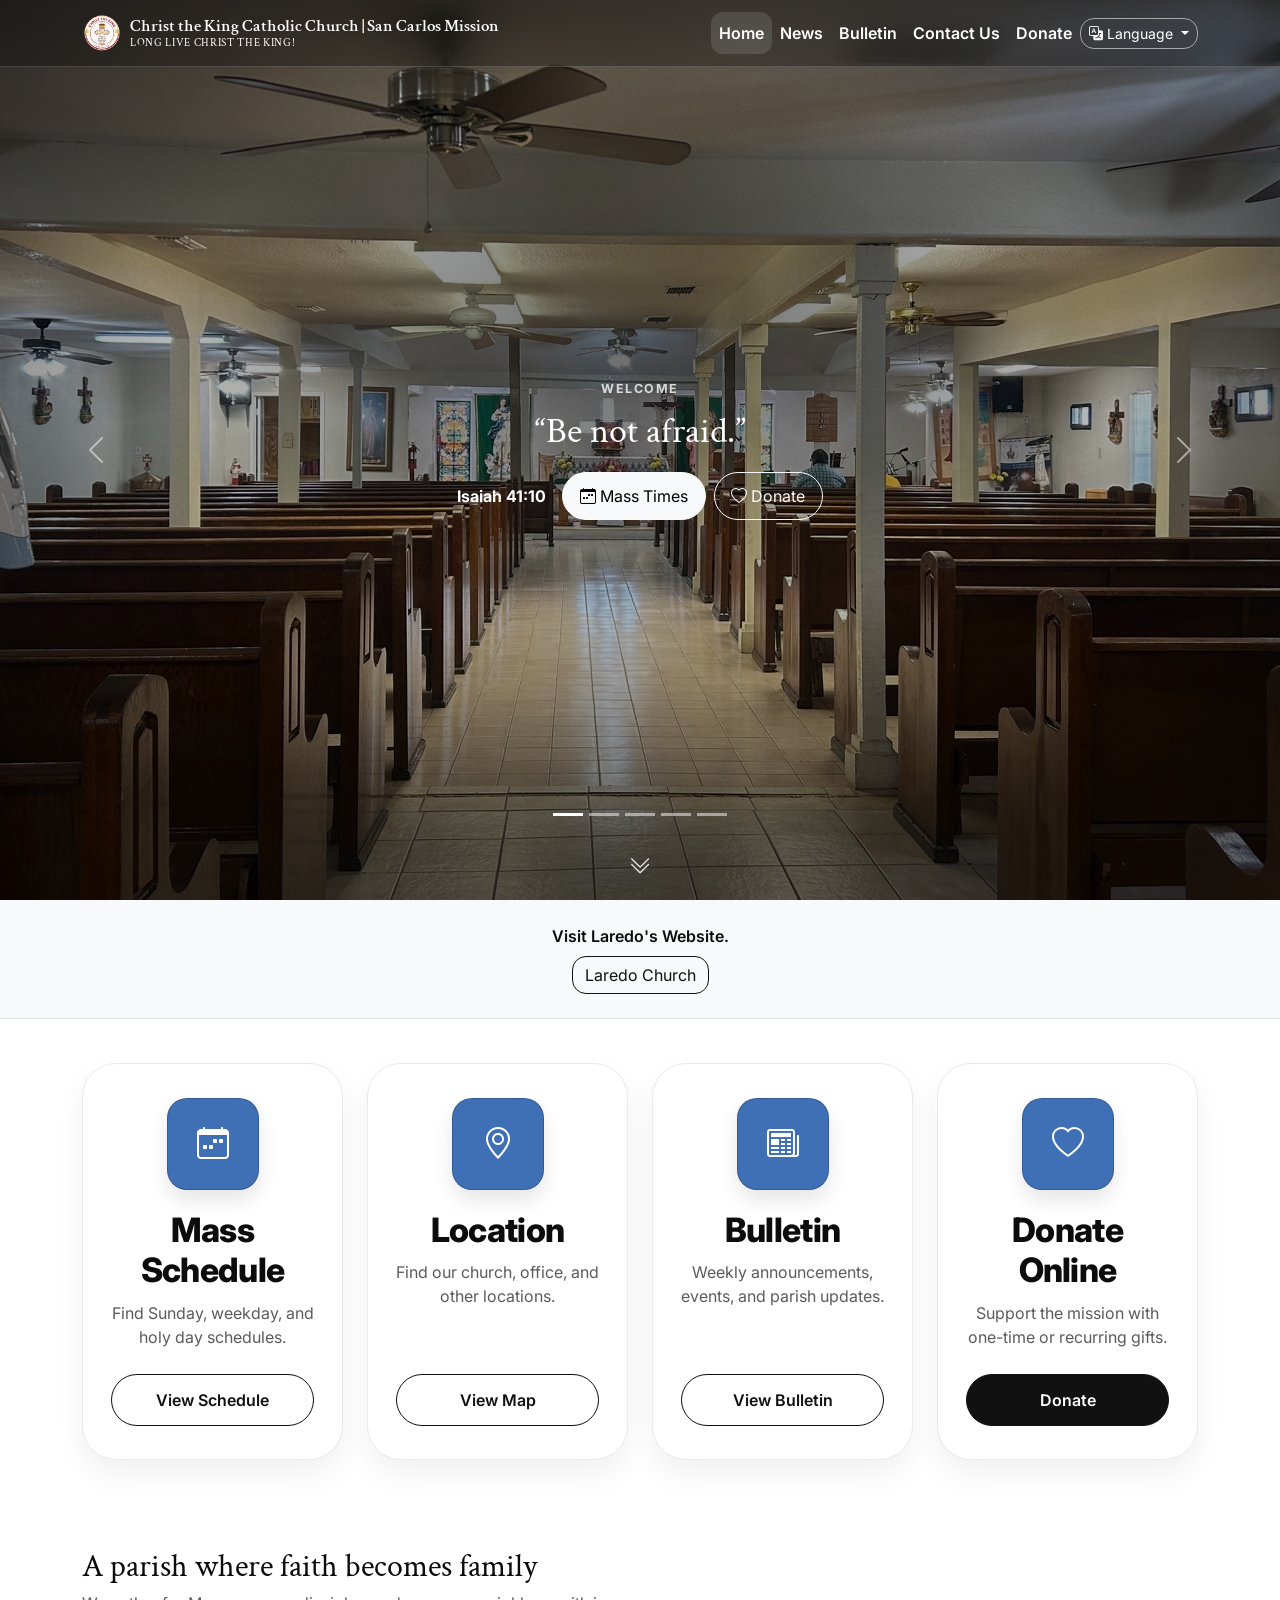
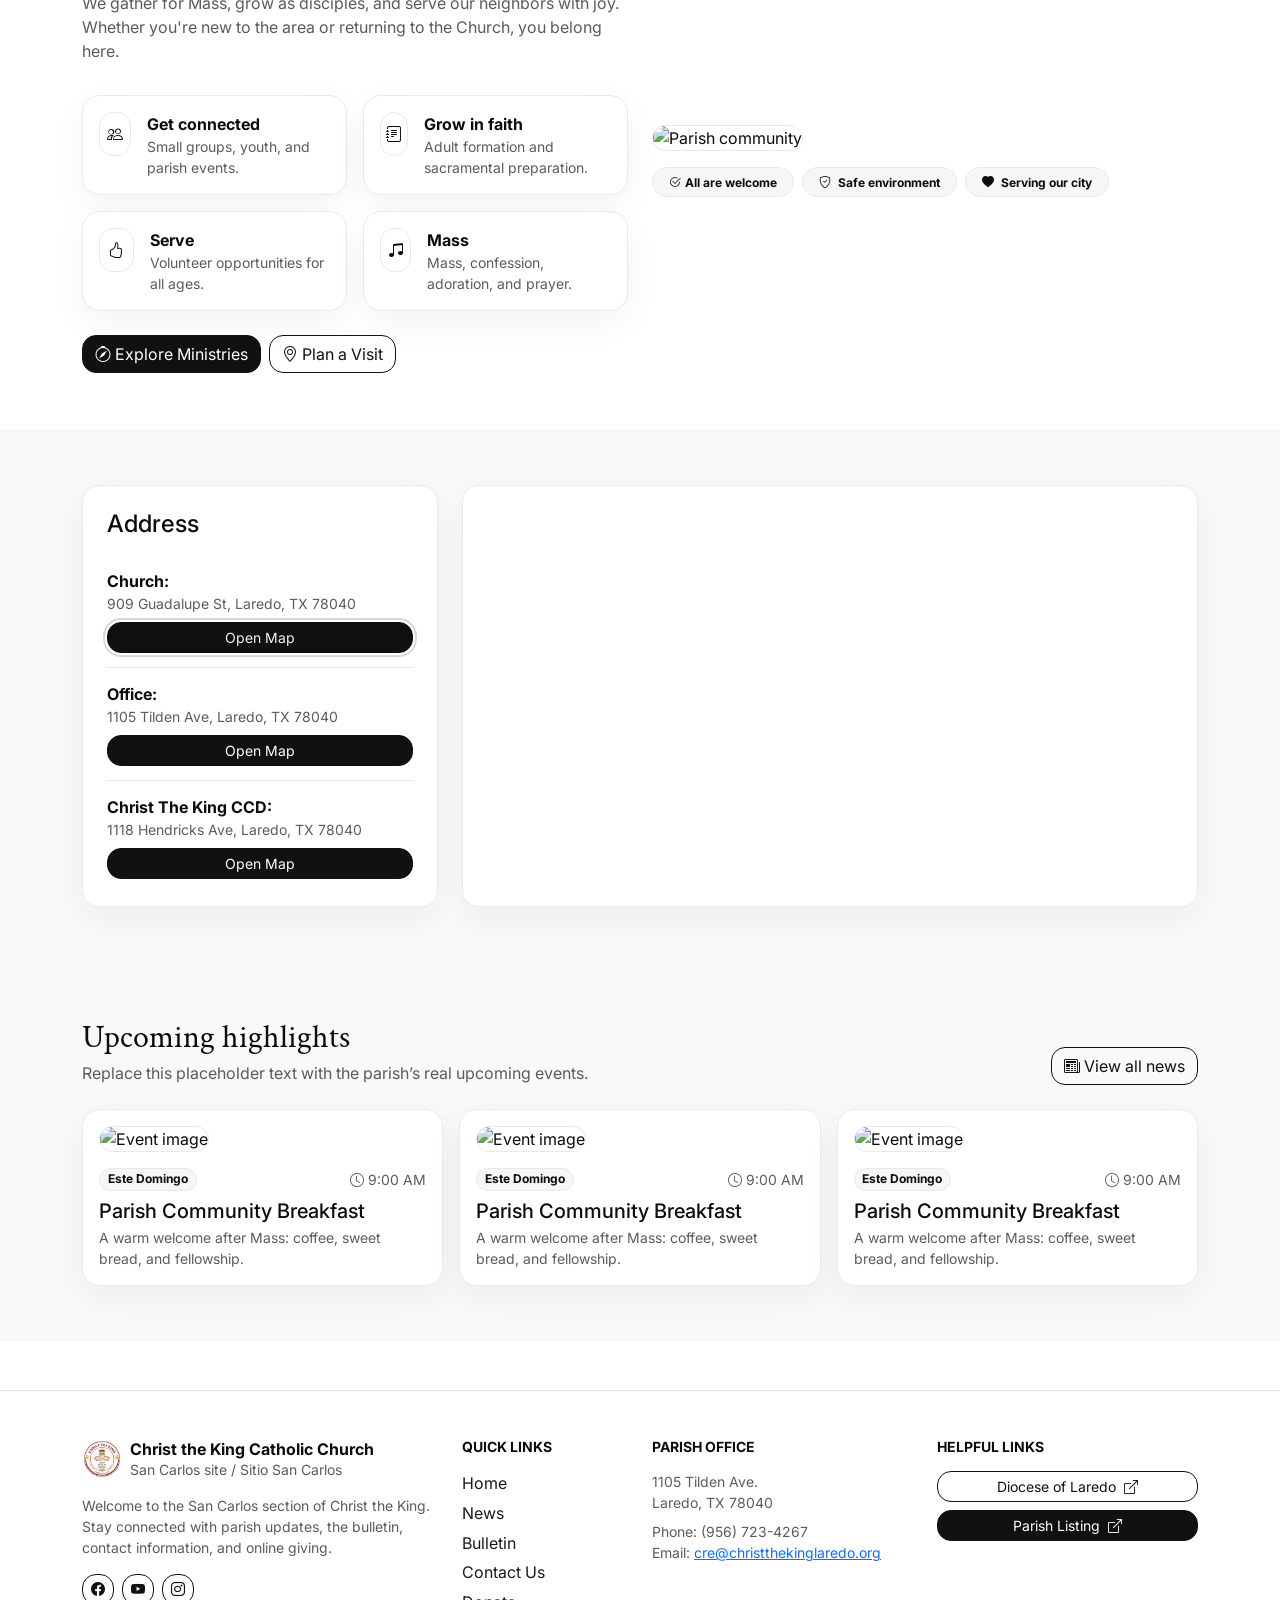
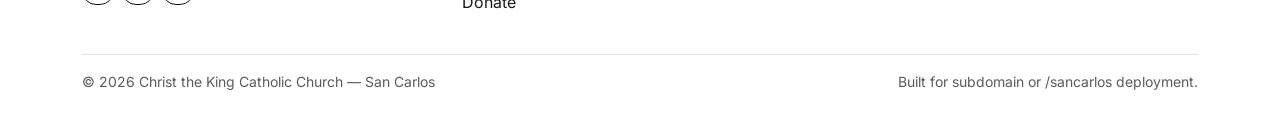
==== commit 401bd8e8: "0.0.3" ====
--- a/index.html
+++ b/index.html
@@ -90,7 +90,7 @@
                 </div>
                 <div class="carousel-inner">
                     <div class="carousel-item active">
-                        <div class="hero-slide" style="background-image:url('assets/data/carousel/church-01.png');">
+                        <div class="hero-slide" style="background-image:url('assets/data/carousel/church-img01.jpeg');">
                             <div class="hero-overlay"></div>
                             <div class="container h-100 d-flex align-items-center justify-content-center">
                                 <div class="hero-content text-center mx-auto" data-aos="fade-up">
@@ -113,7 +113,7 @@
                         </div>
                     </div>
                     <div class="carousel-item">
-                        <div class="hero-slide" style="background-image:url('assets/data/carousel/church-02.png');">
+                        <div class="hero-slide" style="background-image:url('assets/data/carousel/church-img02.jpeg');">
                             <div class="hero-overlay"></div>
                             <div class="container h-100 d-flex align-items-center justify-content-center">
                                 <div class="hero-content text-center mx-auto" data-aos="fade-up">
@@ -137,7 +137,7 @@
                         </div>
                     </div>
                     <div class="carousel-item">
-                        <div class="hero-slide" style="background-image:url('assets/data/carousel/church-03.png');">
+                        <div class="hero-slide" style="background-image:url('assets/data/carousel/church-img03.jpeg');">
                             <div class="hero-overlay"></div>
                             <div class="container h-100 d-flex align-items-center justify-content-center">
                                 <div class="hero-content text-center mx-auto" data-aos="fade-up">
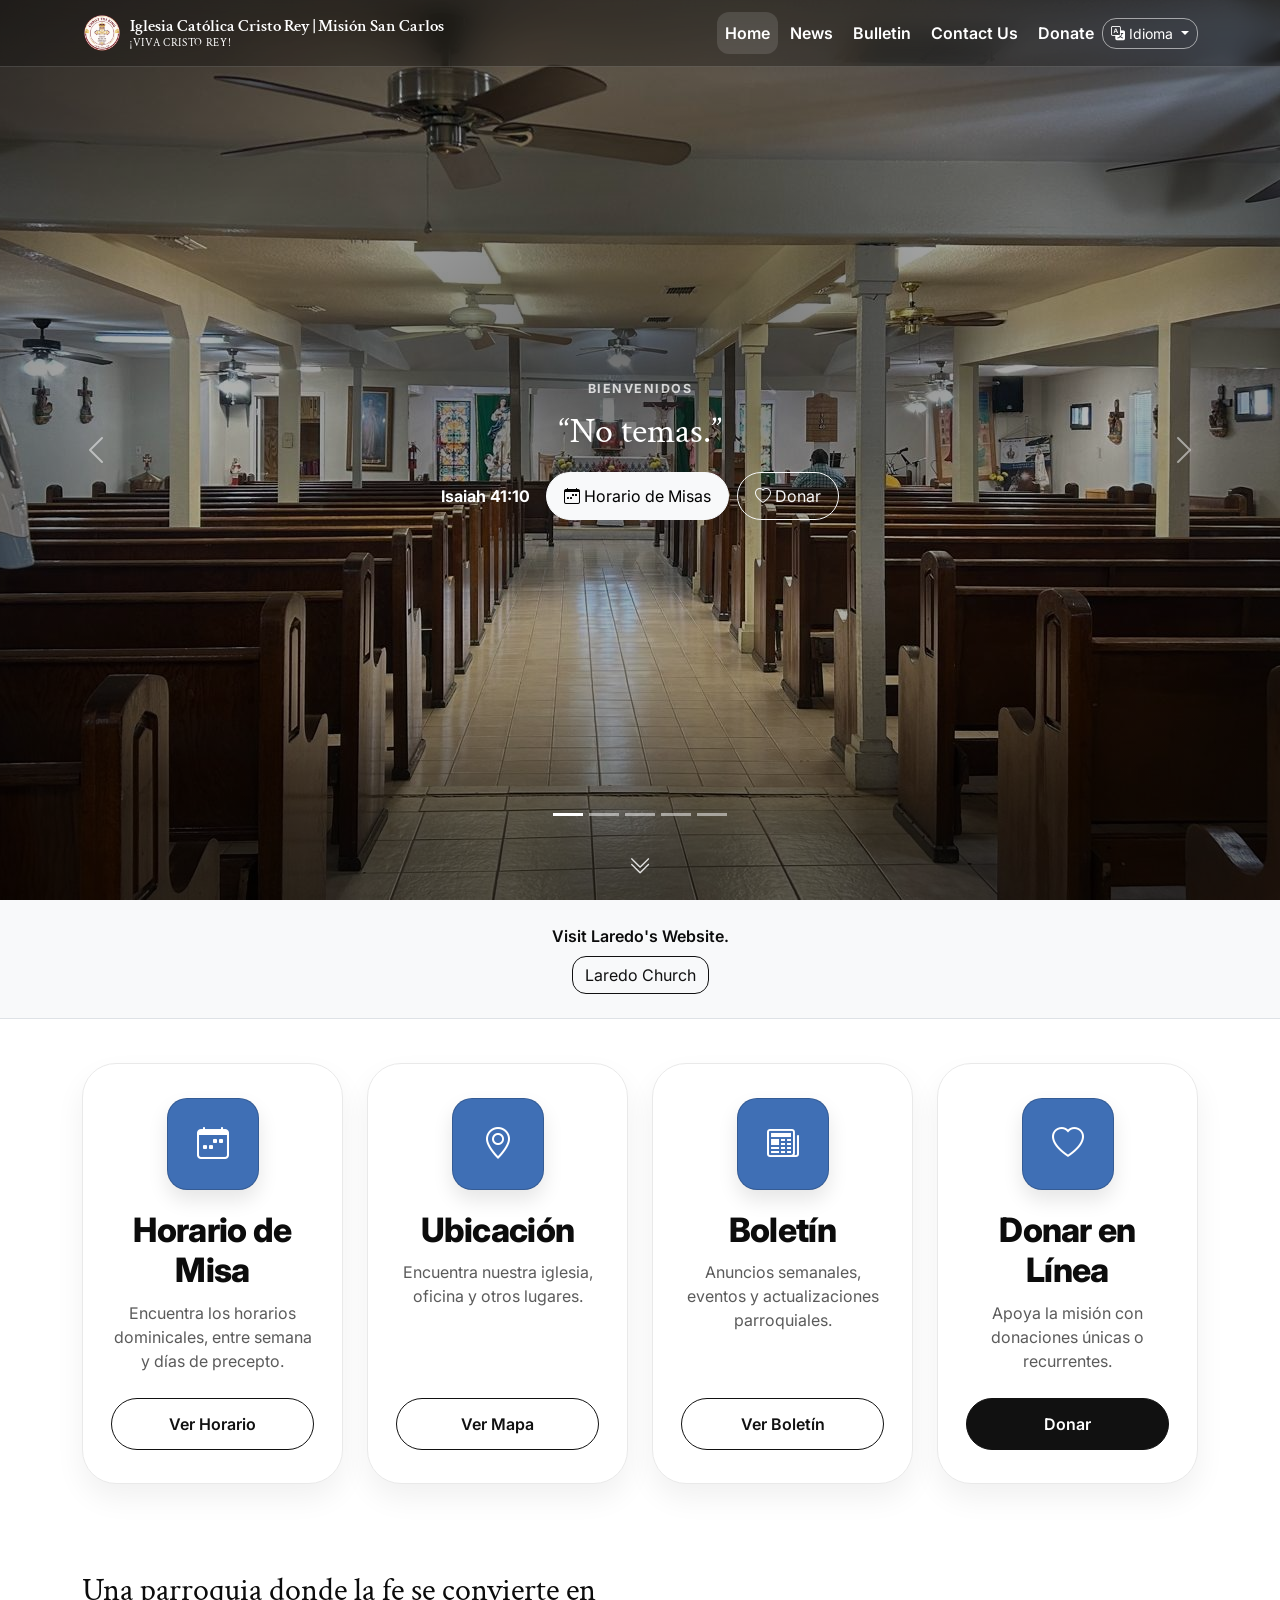
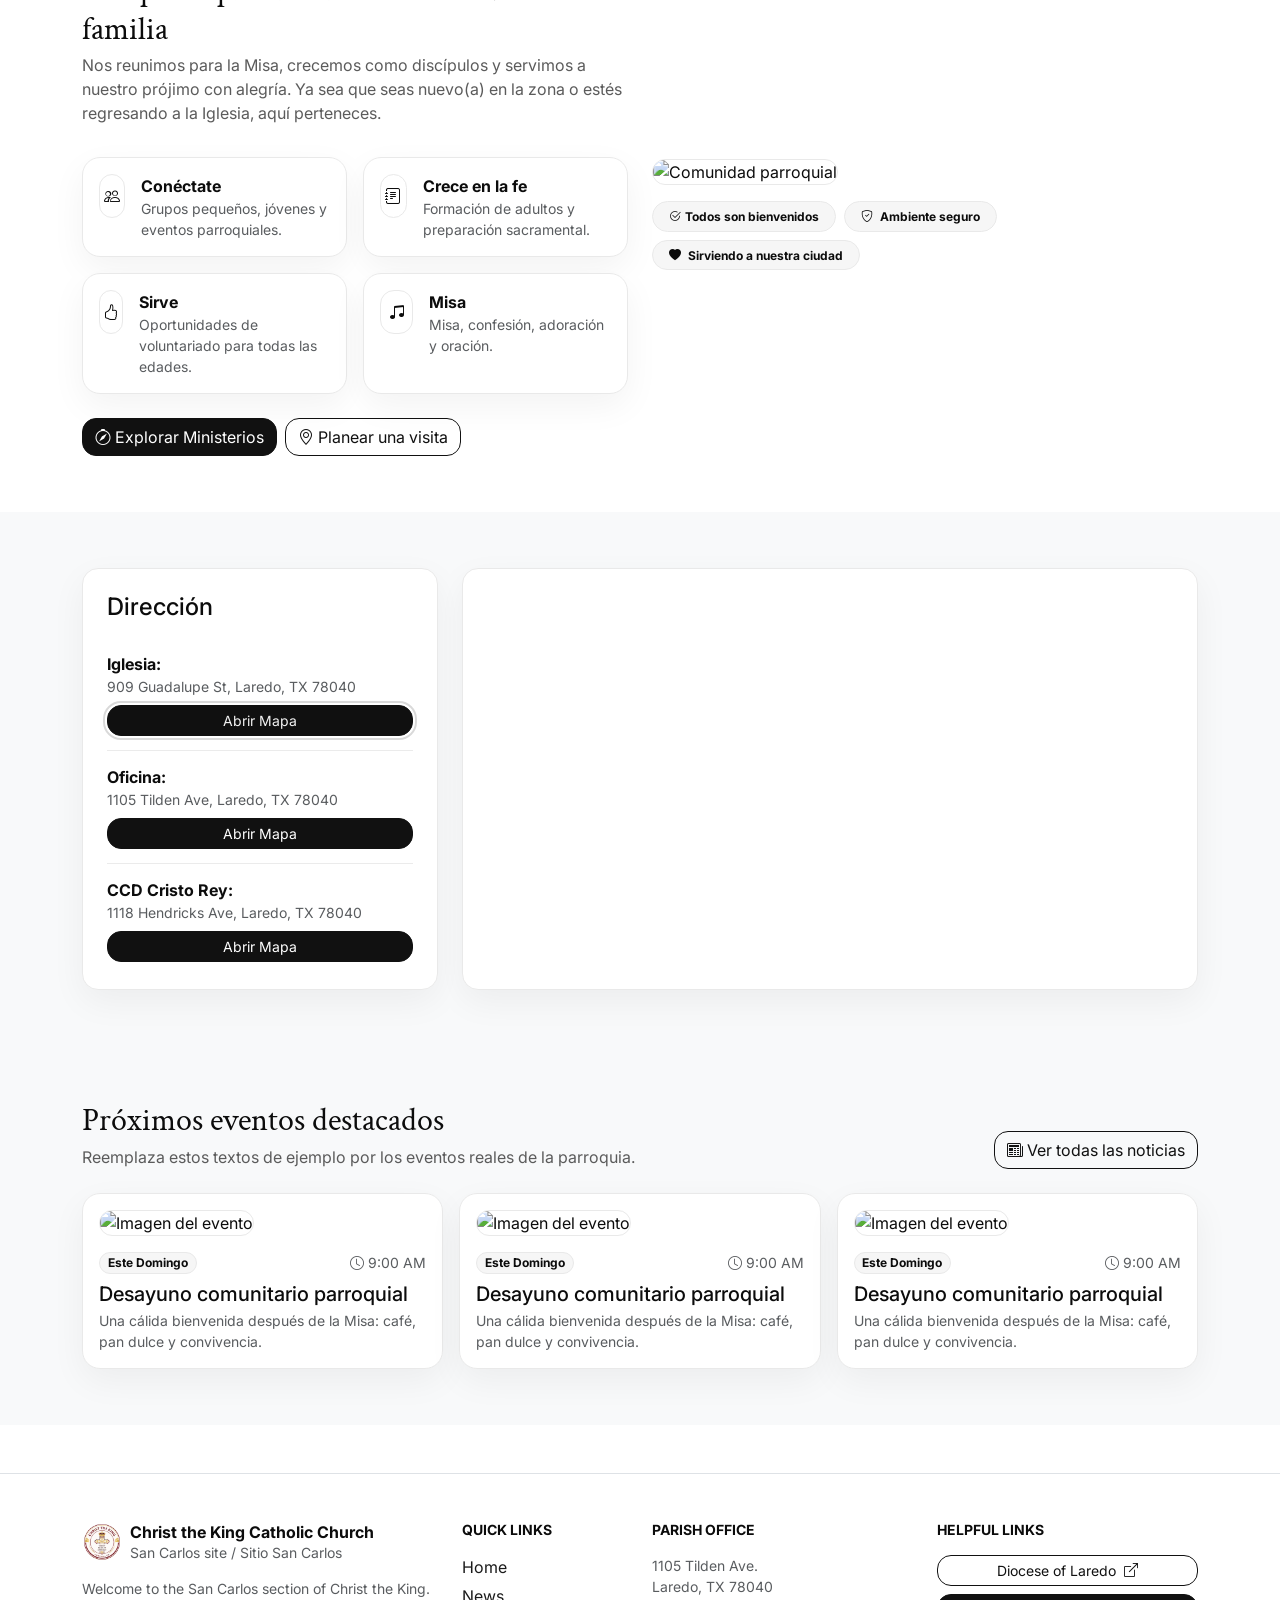
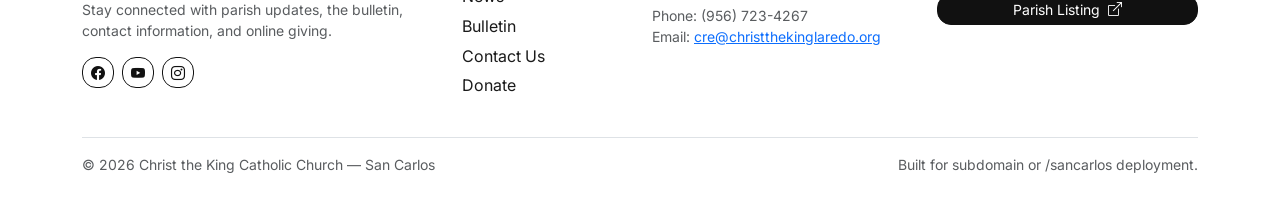
==== commit e200e623: "0.0.4" ====
--- a/index.html
+++ b/index.html
@@ -25,14 +25,31 @@
     <link href="https://cdn.jsdelivr.net/npm/bootstrap@5.3.3/dist/css/bootstrap.min.css" rel="stylesheet" />
     <link href="https://cdn.jsdelivr.net/npm/bootstrap-icons@1.11.3/font/bootstrap-icons.min.css" rel="stylesheet" />
     <link href="https://cdn.jsdelivr.net/npm/aos@2.3.4/dist/aos.css" rel="stylesheet" />
-    <link href="assets/css/styles.css" rel="stylesheet" />
+    <link href="assets/css/styles.css" rel="stylesheet" /><script>
+(function () {
+  document.documentElement.classList.add("js");
+  const SUPPORTED = ["es","en"];
+  function getUrlLang(){
+    try{
+      const u = new URL(window.location.href);
+      const l = (u.searchParams.get("lang") || "").toLowerCase();
+      return SUPPORTED.includes(l) ? l : null;
+    }catch(e){ return null; }
+  }
+  let lang = getUrlLang() || localStorage.getItem("ctk_lang") || "es";
+  if (!SUPPORTED.includes(lang)) lang = "es";
+  document.documentElement.lang = lang;
+  document.documentElement.setAttribute("data-lang", lang);
+})();
+</script>
+
     <script defer="defer" src="assets/js/i18n.js"></script>
 </head>
 
 <body class="page-home">
     <nav class="navbar navbar-expand-lg fixed-top ctk-navbar navbar-dark" id="siteNavbar">
-        <div class="container">
-            <a class="navbar-brand d-flex align-items-center gap-2" href="index.html">
+        <div class="container flex-column flex-lg-row align-items-stretch align-items-lg-center">
+            <a class="navbar-brand d-flex align-items-center gap-2 w-100 w-lg-auto" href="index.html">
                 <img alt="Logo de la Iglesia Católica Cristo Rey" class="brand-logo" data-i18n-alt="alt.brand_logo"
                     height="40" src="assets/data/church-logo.png" width="40" />
                 <div class="d-flex flex-column lh-sm">
@@ -40,10 +57,15 @@
                     <small class="brand-subtitle" data-i18n="brand.subtitle">¡Viva Cristo Rey!</small>
                 </div>
             </a>
-            <div class="d-flex align-items-center gap-2 order-lg-3">
-                <div class="dropdown lang-wrap">
+            <div class="nav-controls d-flex align-items-center justify-content-between w-100 w-lg-auto ms-lg-auto order-lg-3 gap-2 mt-2 mt-lg-0">
+<button aria-controls="navMain" aria-expanded="false" aria-label="Alternar navegación"
+                    class="navbar-toggler" data-bs-target="#navMain" data-bs-toggle="collapse"
+                    data-i18n-aria="pages.index.ar002" type="button">
+                    <span class="navbar-toggler-icon"></span>
+                </button>
+<div class="dropdown lang-wrap">
                     <button aria-expanded="false" class="btn btn-outline-light btn-sm dropdown-toggle"
-                        data-bs-toggle="dropdown" type="button">
+                        data-bs-toggle="dropdown" type="button" data-bs-display="static">
                         <i class="bi bi-translate me-1"></i><span data-i18n="nav.language">Idioma</span>
                     </button>
                     <ul class="dropdown-menu dropdown-menu-end shadow-sm">
@@ -55,12 +77,7 @@
                                     data-i18n="lang.en">Inglés</span></button></li>
                     </ul>
                 </div>
-                <button aria-controls="navMain" aria-expanded="false" aria-label="Alternar navegación"
-                    class="navbar-toggler" data-bs-target="#navMain" data-bs-toggle="collapse"
-                    data-i18n-aria="pages.index.ar002" type="button">
-                    <span class="navbar-toggler-icon"></span>
-                </button>
-            </div>
+</div>
             <div class="collapse navbar-collapse order-lg-2" id="navMain">
                 <ul class="navbar-nav ms-auto mb-2 mb-lg-0">
                     <li class="nav-item"><a aria-current="page" class="nav-link active" href="index.html">Home</a></li>
--- a/assets/css/styles.css
+++ b/assets/css/styles.css
@@ -633,3 +633,53 @@
     min-height: 380px;
   }
 }
+
+
+/* Mobile overflow + dropdown safety */
+html, body{
+  max-width: 100%;
+  overflow-x: hidden;
+}
+
+@media (max-width: 575.98px){
+  .navbar{
+    left: 0;
+    right: 0;
+  }
+  .dropdown-menu{
+    max-width: calc(100vw - 24px);
+    min-width: 200px;
+  }
+  .nav-controls{
+    padding-left: 0;
+    padding-right: 0;
+  }
+}
+
+
+
+/* Desktop navbar layout fixes (San Carlos) */
+@media (min-width: 992px){
+  .w-lg-auto{ width: auto !important; }
+  #siteNavbar .container{
+    flex-wrap: nowrap;
+  }
+  #siteNavbar .navbar-brand{
+    width: auto !important;
+    white-space: nowrap;
+  }
+  #siteNavbar .navbar-collapse{
+    flex-grow: 1;
+  }
+  #siteNavbar .navbar-nav{
+    flex-wrap: nowrap;
+    gap: .25rem;
+  }
+  #siteNavbar .navbar-nav .nav-link{
+    white-space: nowrap;
+  }
+  #siteNavbar .nav-controls{
+    width: auto !important;
+    flex: 0 0 auto;
+  }
+}
